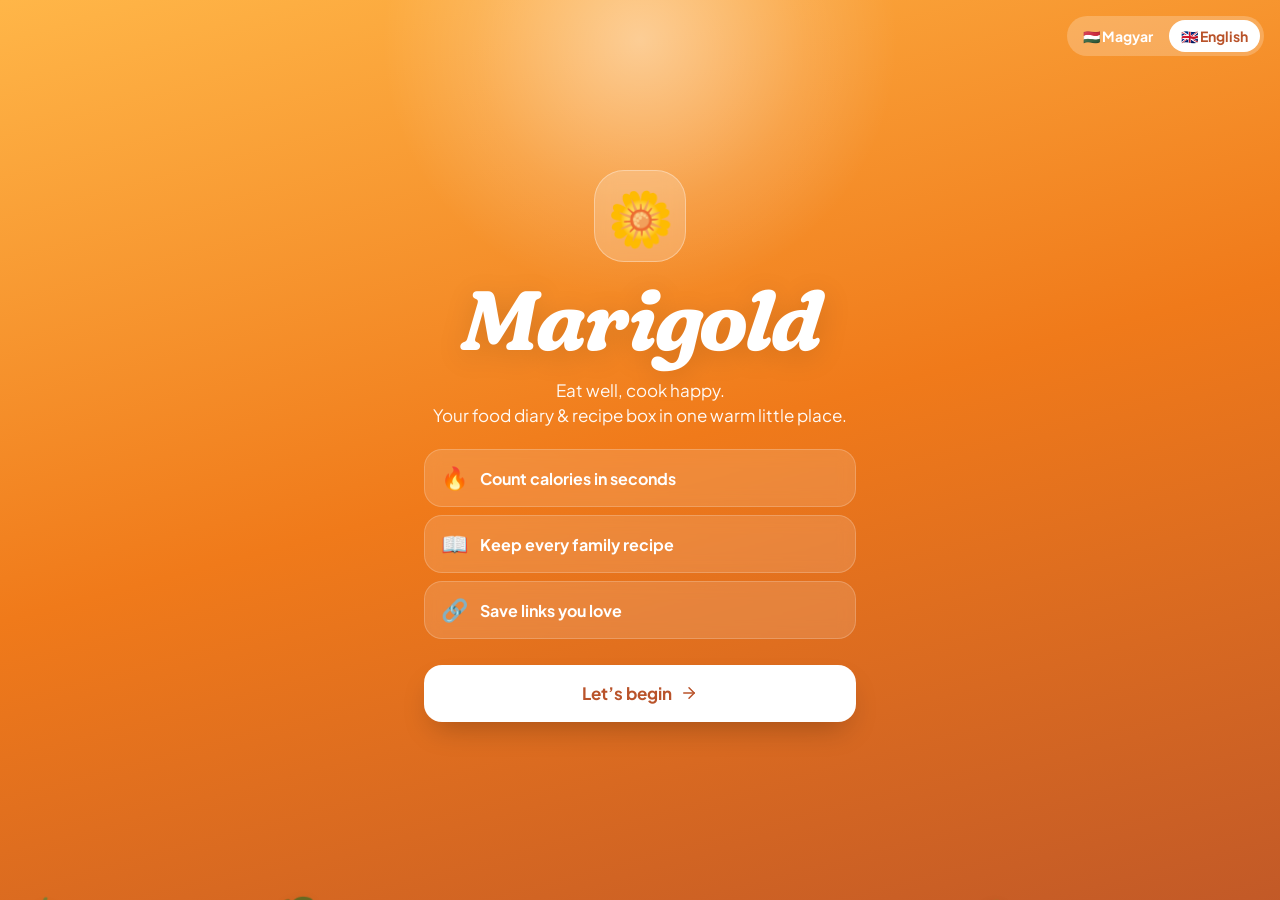
==== index.html @ e32bb26a "Barcode scanner and food database" ====
<!doctype html>
<html lang="en">
  <head>
    <script type="module" crossorigin src="./assets/polyfills-C90Egyg1.js"></script>

    <meta charset="UTF-8" />
    <link rel="icon" type="image/svg+xml" href="./favicon.svg" />
    <meta name="viewport" content="width=device-width, initial-scale=1.0, viewport-fit=cover, maximum-scale=1" />
    <meta name="theme-color" content="#FFF6E8" />
    <link rel="manifest" href="./manifest.webmanifest" />
    <link rel="apple-touch-icon" href="./apple-touch-icon.png" />
    <meta name="apple-mobile-web-app-capable" content="yes" />
    <meta name="mobile-web-app-capable" content="yes" />
    <meta name="apple-mobile-web-app-status-bar-style" content="default" />
    <meta name="apple-mobile-web-app-title" content="Marigold" />
    <title>Marigold</title>
    <script type="module" crossorigin src="./assets/index-8CGgFcuv.js"></script>
    <link rel="stylesheet" crossorigin href="./assets/index-DgpB-4q5.css">
    <script type="module">import'data:text/javascript,if(!import.meta.resolve)throw Error("import.meta.resolve not supported")';import.meta.url;import("_").catch(()=>1);(async function*(){})().next();window.__vite_is_modern_browser=true</script>
    <script type="module">!function(){if(window.__vite_is_modern_browser)return;console.warn("vite: loading legacy chunks, syntax error above and the same error below should be ignored");var e=document.getElementById("vite-legacy-polyfill"),n=document.createElement("script");n.src=e.src,n.onload=function(){System.import(document.getElementById('vite-legacy-entry').getAttribute('data-src'))},document.body.appendChild(n)}();</script>
  </head>
  <body>
    <div id="root"></div>
    <script nomodule>!function(){var e=document,t=e.createElement("script");if(!("noModule"in t)&&"onbeforeload"in t){var n=!1;e.addEventListener("beforeload",(function(e){if(e.target===t)n=!0;else if(!e.target.hasAttribute("nomodule")||!n)return;e.preventDefault()}),!0),t.type="module",t.src=".",e.head.appendChild(t),t.remove()}}();</script>
    <script nomodule crossorigin id="vite-legacy-polyfill" src="./assets/polyfills-legacy-B2JtkNFX.js"></script>
    <script nomodule crossorigin id="vite-legacy-entry" data-src="./assets/index-legacy-BiTQemiT.js">System.import(document.getElementById('vite-legacy-entry').getAttribute('data-src'))</script>
  </body>
</html>
---- assets/index-DgpB-4q5.css ----
@font-face{font-family:Fraunces Variable;font-style:normal;font-display:swap;font-weight:100 900;src:url(./fraunces-vietnamese-soft-normal-DSA2Kggd.woff2)format("woff2-variations");unicode-range:U+102-103,U+110-111,U+128-129,U+168-169,U+1A0-1A1,U+1AF-1B0,U+300-301,U+303-304,U+308-309,U+323,U+329,U+1EA0-1EF9,U+20AB}@font-face{font-family:Fraunces Variable;font-style:normal;font-display:swap;font-weight:100 900;src:url(./fraunces-latin-ext-soft-normal-DKHvU-YN.woff2)format("woff2-variations");unicode-range:U+100-2BA,U+2BD-2C5,U+2C7-2CC,U+2CE-2D7,U+2DD-2FF,U+304,U+308,U+329,U+1D00-1DBF,U+1E00-1E9F,U+1EF2-1EFF,U+2020,U+20A0-20AB,U+20AD-20C0,U+2113,U+2C60-2C7F,U+A720-A7FF}@font-face{font-family:Fraunces Variable;font-style:normal;font-display:swap;font-weight:100 900;src:url(./fraunces-latin-soft-normal-C-lS_vzd.woff2)format("woff2-variations");unicode-range:U+??,U+131,U+152-153,U+2BB-2BC,U+2C6,U+2DA,U+2DC,U+304,U+308,U+329,U+2000-206F,U+20AC,U+2122,U+2191,U+2193,U+2212,U+2215,U+FEFF,U+FFFD}@font-face{font-family:Fraunces Variable;font-style:italic;font-display:swap;font-weight:100 900;src:url(./fraunces-vietnamese-soft-italic-CyEZfaGz.woff2)format("woff2-variations");unicode-range:U+102-103,U+110-111,U+128-129,U+168-169,U+1A0-1A1,U+1AF-1B0,U+300-301,U+303-304,U+308-309,U+323,U+329,U+1EA0-1EF9,U+20AB}@font-face{font-family:Fraunces Variable;font-style:italic;font-display:swap;font-weight:100 900;src:url(./fraunces-latin-ext-soft-italic-CFDsOWEG.woff2)format("woff2-variations");unicode-range:U+100-2BA,U+2BD-2C5,U+2C7-2CC,U+2CE-2D7,U+2DD-2FF,U+304,U+308,U+329,U+1D00-1DBF,U+1E00-1E9F,U+1EF2-1EFF,U+2020,U+20A0-20AB,U+20AD-20C0,U+2113,U+2C60-2C7F,U+A720-A7FF}@font-face{font-family:Fraunces Variable;font-style:italic;font-display:swap;font-weight:100 900;src:url(./fraunces-latin-soft-italic-CIOv5diB.woff2)format("woff2-variations");unicode-range:U+??,U+131,U+152-153,U+2BB-2BC,U+2C6,U+2DA,U+2DC,U+304,U+308,U+329,U+2000-206F,U+20AC,U+2122,U+2191,U+2193,U+2212,U+2215,U+FEFF,U+FFFD}@font-face{font-family:Plus Jakarta Sans Variable;font-style:normal;font-display:swap;font-weight:200 800;src:url([data-uri])format("woff2-variations");unicode-range:U+460-52F,U+1C80-1C8A,U+20B4,U+2DE0-2DFF,U+A640-A69F,U+FE2E-FE2F}@font-face{font-family:Plus Jakarta Sans Variable;font-style:normal;font-display:swap;font-weight:200 800;src:url(./plus-jakarta-sans-vietnamese-wght-normal-qRpaaN48.woff2)format("woff2-variations");unicode-range:U+102-103,U+110-111,U+128-129,U+168-169,U+1A0-1A1,U+1AF-1B0,U+300-301,U+303-304,U+308-309,U+323,U+329,U+1EA0-1EF9,U+20AB}@font-face{font-family:Plus Jakarta Sans Variable;font-style:normal;font-display:swap;font-weight:200 800;src:url(./plus-jakarta-sans-latin-ext-wght-normal-DmpS2jIq.woff2)format("woff2-variations");unicode-range:U+100-2BA,U+2BD-2C5,U+2C7-2CC,U+2CE-2D7,U+2DD-2FF,U+304,U+308,U+329,U+1D00-1DBF,U+1E00-1E9F,U+1EF2-1EFF,U+2020,U+20A0-20AB,U+20AD-20C0,U+2113,U+2C60-2C7F,U+A720-A7FF}@font-face{font-family:Plus Jakarta Sans Variable;font-style:normal;font-display:swap;font-weight:200 800;src:url(./plus-jakarta-sans-latin-wght-normal-eXO_dkmS.woff2)format("woff2-variations");unicode-range:U+??,U+131,U+152-153,U+2BB-2BC,U+2C6,U+2DA,U+2DC,U+304,U+308,U+329,U+2000-206F,U+20AC,U+2122,U+2191,U+2193,U+2212,U+2215,U+FEFF,U+FFFD}:root{--bg:#fff6e8;--bg2:#fdebd2;--surface:#fffcf6;--ink:#3a2416;--muted:#8c6b55;--line:#f1dec6;--primary:#f07a1a;--primary2:#ffb648;--accent:#b9532a;--soft:#ffe7c7;--on-primary:#fff;--ring-track:color-mix(in srgb, var(--on-primary) 28%, transparent);--serif:"Fraunces Variable", Georgia, serif;--sans:"Plus Jakarta Sans Variable", system-ui, sans-serif;--radius:22px;--shadow:0 1px 2px color-mix(in srgb, var(--ink) 6%, transparent), 0 8px 24px -8px color-mix(in srgb, var(--primary) 22%, transparent);--safe-top:var(--safe-area-inset-top,env(safe-area-inset-top,0px));--safe-bottom:var(--safe-area-inset-bottom,env(safe-area-inset-bottom,0px));--lightningcss-light:initial;--lightningcss-dark: ;color-scheme:light}:root[data-dark="1"]{--lightningcss-light: ;--lightningcss-dark:initial;color-scheme:dark;--shadow:0 1px 2px rgba(0,0,0,.4), 0 10px 30px -10px rgba(0,0,0,.533)}*{box-sizing:border-box;-webkit-tap-highlight-color:transparent}html{background:var(--bg)}html,body{color:var(--ink);font-family:var(--sans);-webkit-font-smoothing:antialiased;margin:0;font-size:16px;line-height:1.45;transition:background .4s}body{min-height:100dvh}body:before{content:"";z-index:-1;pointer-events:none;background:radial-gradient(120% 60% at 100% 0%, var(--bg2) 0%, transparent 60%), radial-gradient(80% 40% at 0% 100%, var(--soft) 0%, transparent 70%), var(--bg);position:fixed;top:0;bottom:0;left:0;right:0}button,input,textarea,select{font:inherit;color:inherit}button{cursor:pointer;background:0 0;border:0;padding:0}h1,h2,h3,p{margin:0}img{max-width:100%}.app{max-width:560px;min-height:100dvh;margin:0 auto}.screen{padding:calc(18px + var(--safe-top)) 18px calc(120px + var(--safe-bottom));flex-direction:column;gap:16px;display:flex}.fade-in{animation:.45s cubic-bezier(.2,.8,.2,1) fadeUp}@keyframes fadeUp{0%{opacity:0;transform:translateY(12px)}}.top{justify-content:space-between;align-items:flex-end;padding:8px 4px 2px;display:flex}.eyebrow{letter-spacing:.08em;text-transform:uppercase;color:var(--primary);font-size:13px;font-weight:700}.display{font-family:var(--serif);letter-spacing:-.02em;font-variation-settings:"SOFT" 100;font-size:34px;font-weight:600;line-height:1.1}.display-sm{font-family:var(--serif);text-align:center;font-size:24px;font-weight:600}.wave{transform-origin:70% 70%;animation:2.4s ease-in-out .6s 2 wave;display:inline-block}@keyframes wave{0%,60%,to{transform:rotate(0)}10%,30%{transform:rotate(14deg)}20%,40%{transform:rotate(-8deg)}}.muted{color:var(--muted)}.small{font-size:14px}.center{text-align:center;justify-content:center}.pad{padding:18px 0}.pre{white-space:pre-wrap}.break{word-break:break-all}.row{align-items:center;display:flex}.gap8{flex-wrap:wrap;gap:8px}.grow{flex:1}.row-between{justify-content:space-between;align-items:center;gap:12px;display:flex}.card{background:var(--surface);border:1px solid var(--line);border-radius:var(--radius);box-shadow:var(--shadow);flex-direction:column;gap:12px;padding:18px;display:flex}.card-title{align-items:center;gap:6px;font-size:17px;font-weight:700;display:flex}.card-title.serif{font-family:var(--serif);font-size:21px;font-weight:600}.hero-card{color:var(--on-primary);background:linear-gradient(140deg, var(--primary2) 0%, var(--primary) 55%, var(--accent) 130%);box-shadow:0 20px 40px -18px color-mix(in srgb, var(--primary) 70%, transparent);border-radius:30px;padding:20px;animation:.8s cubic-bezier(.2,.9,.2,1) heroIn;position:relative;overflow:hidden}@keyframes heroIn{0%{opacity:0;transform:scale(.94)translateY(16px)}}.hero-blob{opacity:.35;background:radial-gradient(circle at 30% 30%,rgba(255,255,255,.533),transparent 70%);border-radius:50%;animation:9s ease-in-out infinite float;position:absolute}.hero-blob.b1{width:220px;height:220px;top:-80px;right:-60px}.hero-blob.b2{width:160px;height:160px;animation-delay:-4s;bottom:-70px;left:-50px}@keyframes float{50%{transform:translate(10px,14px)scale(1.06)}}.hero-top{justify-content:space-between;gap:8px;display:flex;position:relative}.pill-glass{-webkit-backdrop-filter:blur(8px);backdrop-filter:blur(8px);background:rgba(255,255,255,.22);border-radius:999px;padding:5px 12px;font-size:13px;font-weight:700}.hero-main{align-items:center;gap:18px;margin-top:14px;display:flex;position:relative}.ring{flex-shrink:0;position:relative}.ring svg{display:block}.ring-progress{transition:stroke-dashoffset 1.2s cubic-bezier(.2,.9,.2,1);animation:1.6s cubic-bezier(.2,.9,.2,1) ringIn}@keyframes ringIn{0%{stroke-dashoffset:1000px}}.hero-card .ring-progress{stroke:#fff}.ring-center{flex-direction:column;justify-content:center;align-items:center;display:flex;position:absolute;top:0;bottom:0;left:0;right:0}.ring-num{font-family:var(--serif);letter-spacing:-.03em;font-size:44px;font-weight:700;line-height:1}.ring-label{opacity:.9;font-size:13px;font-weight:600}.hero-stats{flex-direction:column;flex:1;gap:10px;min-width:0;display:flex}.stat-num{font-family:var(--serif);font-size:28px;font-weight:700;line-height:1;display:block}.stat-label{opacity:.85;text-transform:uppercase;letter-spacing:.06em;font-size:12px;font-weight:700}.macro-val{font-size:13px;font-weight:700}.bar{background:rgba(255,255,255,.28);border-radius:9px;height:7px;margin-top:3px;overflow:hidden}.bar span{background:#fff;border-radius:9px;height:100%;transition:width 1s cubic-bezier(.2,.9,.2,1);display:block}.week{justify-content:space-between;align-items:center;gap:2px;display:flex}.day{border-radius:16px;flex-direction:column;flex:1;align-items:center;gap:2px;padding:8px 0 6px;transition:all .25s;display:flex}.day-name{color:var(--muted);font-size:11px;font-weight:700}.day-num{font-size:16px;font-weight:800}.day-dot{background:var(--primary);border-radius:50%;width:6px;height:6px}.day.today .day-num{color:var(--primary)}.day.active{background:var(--ink);color:var(--bg);transform:translateY(-2px)}.day.active .day-name,.day.active .day-num{color:var(--bg)}.day.active .day-dot{background:var(--primary2)}.streak{background:var(--soft);color:var(--accent);border-radius:999px;align-items:center;gap:4px;padding:6px 12px;font-weight:800;display:flex}.glasses{flex-wrap:wrap;gap:8px;display:flex}.glass{border:2px solid color-mix(in srgb, #3aa0d8 50%, var(--line));border-radius:6px 6px 10px 10px;width:30px;height:38px;position:relative;overflow:hidden}.glass span{background:linear-gradient(#8fd3f4,#3aa0d8);height:0;transition:height .4s cubic-bezier(.3,1.4,.5,1);position:absolute;top:auto;bottom:0;left:0;right:0}.glass.full span{height:100%}.water-btns{gap:8px;display:flex}.slot-head{align-items:center;gap:12px;display:flex}.slot-emoji{background:var(--soft);border-radius:16px;place-items:center;width:48px;height:48px;font-size:26px;display:grid}.meal-list{flex-direction:column;margin:0;padding:0;list-style:none;display:flex}.meal-list li{border-top:1px dashed var(--line);cursor:pointer;align-items:center;gap:10px;padding:10px 0;animation:.35s fadeUp;display:flex}.meal-emoji{font-size:20px}.meal-name{text-overflow:ellipsis;white-space:nowrap;flex:1;min-width:0;font-weight:600;overflow:hidden}.meal-kcal{color:var(--accent);font-weight:800}.meal-kcal:after{content:" kcal";color:var(--muted);font-size:12px;font-weight:600}.tip{border-radius:var(--radius);background:var(--soft);color:var(--accent);font-family:var(--serif);align-items:flex-start;gap:10px;padding:16px 18px;font-size:17px;font-style:italic;display:flex}.tip svg{flex-shrink:0;margin-top:3px}.btn{border-radius:16px;justify-content:center;align-items:center;gap:8px;padding:12px 18px;font-weight:700;transition:transform .15s,box-shadow .2s,opacity .2s;display:inline-flex}.btn:active{transform:scale(.97)}.btn:disabled{opacity:.6}.btn.primary{background:linear-gradient(135deg, var(--primary2), var(--primary));color:var(--on-primary);box-shadow:0 10px 20px -10px var(--primary)}.btn.soft{background:var(--soft);color:var(--accent)}.btn.ghost{border:1.5px solid var(--line);background:0 0}.btn.danger,.mini.danger{color:#c0392b}.btn.full{width:100%}.btn.big{border-radius:18px;padding:16px 20px;font-size:17px}.btn.shine{position:relative;overflow:hidden}.btn.shine:after{content:"";background:linear-gradient(110deg,transparent 30%,rgba(255,255,255,.4) 50%,transparent 70%);animation:3s ease-in-out 1.5s infinite shine;position:absolute;top:0;bottom:0;left:0;right:0;transform:translate(-100%)}@keyframes shine{40%,to{transform:translate(100%)}}.icon-btn{width:38px;height:38px;color:var(--muted);border-radius:50%;flex-shrink:0;place-items:center;display:grid}.icon-btn.subtle{opacity:.6;width:30px;height:30px}.icon-btn.glass{-webkit-backdrop-filter:blur(8px);backdrop-filter:blur(8px);color:#3a2416;background:rgba(255,255,255,.75)}.icon-btn.fav{color:#e0245e}.round-btn{background:var(--primary);width:40px;height:40px;color:var(--on-primary);box-shadow:0 6px 14px -6px var(--primary);border-radius:14px;place-items:center;font-size:22px;font-weight:700;transition:transform .15s;display:grid}.round-btn:active{transform:scale(.9)}.round-btn.ghost{background:var(--soft);color:var(--accent);box-shadow:none}.link-btn{color:var(--primary);align-self:center;align-items:center;gap:6px;padding:8px;font-weight:700;display:inline-flex}.fab{right:max(20px,50% - 260px);bottom:calc(96px + var(--safe-bottom));width:60px;height:60px;color:var(--on-primary);background:linear-gradient(135deg, var(--primary2), var(--primary));box-shadow:0 14px 30px -10px var(--primary);z-index:20;border-radius:22px;place-items:center;animation:.6s cubic-bezier(.3,1.6,.5,1) .4s both pop;display:grid;position:fixed}@keyframes pop{0%{transform:scale(0)}}.tabbar{left:50%;bottom:calc(14px + var(--safe-bottom));background:color-mix(in srgb, var(--surface) 82%, transparent);-webkit-backdrop-filter:blur(18px)saturate(1.4);backdrop-filter:blur(18px)saturate(1.4);border:1px solid var(--line);width:min(520px,100% - 28px);box-shadow:0 16px 40px -14px color-mix(in srgb, var(--ink) 35%, transparent);z-index:30;border-radius:26px;justify-content:space-around;padding:8px;display:flex;position:fixed;transform:translate(-50%)}.tabbar button{color:var(--muted);border-radius:18px;flex-direction:column;flex:1;align-items:center;gap:2px;padding:8px 0 6px;font-size:11px;font-weight:700;transition:all .25s;display:flex}.tabbar button.on{color:var(--primary);background:var(--soft)}.form{flex-direction:column;gap:14px;display:flex}.field{flex-direction:column;gap:6px;display:flex}.field-label{color:var(--muted);font-size:13px;font-weight:700}.field-hint{color:var(--muted);font-size:13px}input,textarea,select{border:1.5px solid var(--line);background:var(--bg);border-radius:14px;outline:none;width:100%;padding:13px 15px;transition:border-color .2s,box-shadow .2s}input:focus,textarea:focus,select:focus{border-color:var(--primary);box-shadow:0 0 0 4px color-mix(in srgb, var(--primary) 18%, transparent)}textarea{resize:vertical}.field.icon{position:relative}.field.icon svg{color:var(--muted);position:absolute;top:50%;left:15px;transform:translateY(-50%)}.field.icon input{padding-left:44px}.grid2{grid-template-columns:1fr 1fr;gap:10px;display:grid}.grid3{grid-template-columns:1fr 1fr 1fr;gap:10px;display:grid}.form-actions{justify-content:flex-end;gap:10px;display:flex}.form-actions .btn{flex:1}.form-actions.sticky{background:var(--surface);padding:12px 0 4px;position:-webkit-sticky;position:sticky;bottom:-1px}.error{color:#c0392b;font-weight:600}.info{color:var(--accent);background:var(--soft);border-radius:12px;padding:10px 12px;font-weight:600}.search{background:var(--surface);border:1.5px solid var(--line);color:var(--muted);border-radius:16px;align-items:center;gap:10px;margin-bottom:4px;padding:0 14px;display:flex}.search input{color:var(--ink);background:0 0;border:0;padding:13px 0;box-shadow:none!important}.chips{flex-wrap:wrap;gap:8px;display:flex}.chips.scroll{scrollbar-width:none;flex-wrap:nowrap;margin:0 -18px;padding:0 18px;overflow-x:auto}.chips.scroll::-webkit-scrollbar{display:none}.chip{background:var(--surface);border:1.5px solid var(--line);white-space:nowrap;border-radius:999px;padding:8px 14px;font-size:14px;font-weight:700;transition:all .2s}.chip.on{background:var(--ink);border-color:var(--ink);color:var(--bg)}.chip.static{background:var(--soft);color:var(--accent);border-color:transparent}.seg{background:var(--soft);border-radius:14px;gap:4px;margin-bottom:8px;padding:4px;display:flex}.seg button{color:var(--accent);border-radius:11px;flex:1;padding:9px 6px;font-size:14px;font-weight:700;transition:all .2s}.seg button.on{background:var(--surface);color:var(--ink);box-shadow:0 2px 8px -2px color-mix(in srgb, var(--ink) 25%, transparent)}.seg.small{margin:0;padding:3px}.seg.small button{padding:4px 10px;font-size:12px}.emoji-pick{scrollbar-width:none;gap:6px;padding-bottom:2px;display:flex;overflow-x:auto}.emoji-pick button{background:var(--bg);border:2px solid transparent;border-radius:14px;min-width:46px;height:46px;font-size:24px}.emoji-pick button.on{border-color:var(--primary);background:var(--soft)}.sheet-backdrop{z-index:50;-webkit-backdrop-filter:blur(3px);backdrop-filter:blur(3px);background:rgba(28,18,12,.45);justify-content:center;align-items:flex-end;animation:.25s fade;display:flex;position:fixed;top:0;bottom:0;left:0;right:0}@keyframes fade{0%{opacity:0}}.sheet{background:var(--surface);width:100%;max-width:560px;max-height:88dvh;padding-bottom:var(--safe-bottom);border-radius:28px 28px 0 0;flex-direction:column;animation:.38s cubic-bezier(.2,.9,.2,1) slideUp;display:flex}.sheet.tall{height:92dvh;max-height:92dvh}@keyframes slideUp{0%{transform:translateY(100%)}}.sheet-grip{background:var(--line);border-radius:9px;width:44px;height:5px;margin:10px auto 0}.sheet-head{justify-content:space-between;align-items:center;padding:8px 14px 6px 20px;display:flex}.sheet-head h2{font-family:var(--serif);font-size:24px;font-weight:600}.sheet-body{flex:1;padding:6px 20px 24px;overflow-y:auto}.list-label{letter-spacing:.08em;text-transform:uppercase;color:var(--muted);margin:14px 0 6px;font-size:12px;font-weight:800}.food-list{flex-direction:column;gap:6px;display:flex}.food-row{background:var(--bg);text-align:left;border-radius:16px;align-items:center;gap:12px;padding:10px 12px;transition:transform .15s,background .2s;display:flex}.food-row:active{background:var(--soft);transform:scale(.98)}.food-emoji{font-size:26px}.food-text{flex-direction:column;flex:1;min-width:0;display:flex}.food-text small,.food-kcal small{color:var(--muted);font-size:12px;font-weight:600}.food-kcal{color:var(--accent);flex-direction:column;align-items:flex-end;font-weight:800;line-height:1.1;display:flex}.pick{flex-direction:column;align-items:center;gap:14px;padding:6px 0;display:flex}.pick-emoji{background:var(--soft);border-radius:36px;place-items:center;width:110px;height:110px;font-size:64px;animation:.5s cubic-bezier(.3,1.6,.5,1) pop;display:grid}.stepper{align-items:center;gap:22px;display:flex}.stepper-val{flex-direction:column;align-items:center;min-width:70px;display:flex}.stepper-val span{font-family:var(--serif);font-size:40px;font-weight:700;line-height:1}.stepper-val small{color:var(--muted);font-weight:600}.big-kcal{font-family:var(--serif);color:var(--primary);font-size:30px;font-weight:700}.pick .form-actions,.pick .btn.full{width:100%}.recipe-grid{grid-template-columns:1fr 1fr;gap:14px;display:grid}.recipe-card{text-align:left;border-radius:var(--radius);background:var(--surface);border:1px solid var(--line);box-shadow:var(--shadow);transition:transform .2s;animation:.5s both fadeUp;overflow:hidden}.recipe-card:active{transform:scale(.97)}.recipe-cover{aspect-ratio:1/.85;place-items:center;display:grid;position:relative}.recipe-cover img{object-fit:cover;width:100%;height:100%;position:absolute;top:0;bottom:0;left:0;right:0}.recipe-emoji{filter:drop-shadow(0 8px 10px rgba(0,0,0,.2));font-size:56px}.recipe-cover img+.recipe-emoji{display:none}.heart{color:#a08070;background:rgba(255,255,255,.8);border-radius:50%;place-items:center;width:32px;height:32px;display:grid;position:absolute;top:10px;right:10px}.heart.on{color:#e0245e}.recipe-info{flex-direction:column;gap:2px;padding:12px 14px 14px;display:flex}.recipe-info strong{font-family:var(--serif);font-size:17px;font-weight:600;line-height:1.2}.recipe-info small{color:var(--muted);font-weight:600}.detail{padding-top:0}.detail-hero{min-height:300px;padding:calc(16px + var(--safe-top)) 18px 54px;color:#fff;border-radius:0 0 36px 36px;flex-direction:column;justify-content:space-between;margin:0 -18px;display:flex;position:relative;overflow:hidden}.detail-hero>img{object-fit:cover;width:100%;height:100%;position:absolute;top:0;bottom:0;left:0;right:0}.detail-shade{background:linear-gradient(transparent 40%,rgba(0,0,0,.467));position:absolute;top:0;bottom:0;left:0;right:0}.detail-bar{justify-content:space-between;display:flex;position:relative}.detail-emoji{text-align:center;filter:drop-shadow(0 12px 16px rgba(0,0,0,.2));font-size:96px;animation:.6s cubic-bezier(.3,1.6,.5,1) pop;position:relative}.detail-title{font-family:var(--serif);text-shadow:0 2px 12px rgba(0,0,0,.267);font-size:34px;font-weight:700;line-height:1.1;position:relative}.detail-stats{grid-template-columns:repeat(3,1fr);gap:10px;margin-top:-36px;display:grid;position:relative}.detail-stats>div{background:var(--surface);box-shadow:var(--shadow);border:1px solid var(--line);border-radius:20px;flex-direction:column;align-items:center;padding:12px 6px;display:flex}.detail-stats svg{color:var(--primary)}.detail-stats strong{font-family:var(--serif);font-size:22px}.detail-stats small{color:var(--muted);font-size:11px;font-weight:700}.checklist,.steps{flex-direction:column;gap:4px;margin:0;padding:0;list-style:none;display:flex}.checklist li{cursor:pointer;align-items:center;gap:12px;padding:8px 0;transition:opacity .2s;display:flex}.checklist li.done{opacity:.5;text-decoration:line-through}.check{border:2px solid var(--primary);width:22px;height:22px;color:var(--on-primary);border-radius:7px;flex-shrink:0;place-items:center;display:grid}.done .check{background:var(--primary)}.steps li{gap:14px;padding:8px 0;display:flex}.step-num{font-family:var(--serif);background:var(--soft);width:34px;height:34px;color:var(--accent);border-radius:12px;flex-shrink:0;place-items:center;font-size:18px;font-weight:700;display:grid}.note{background:var(--soft);border-color:transparent}.paste-card{color:var(--on-primary);background:linear-gradient(140deg, var(--primary2), var(--primary) 60%, var(--accent));box-shadow:0 20px 40px -18px var(--primary);border-radius:26px;flex-direction:column;gap:10px;padding:20px;display:flex}.paste-title{font-family:var(--serif);font-size:22px;font-weight:600}.paste-sub{opacity:.9}.paste-row{gap:8px;display:flex}.paste-row input{color:#3a2416;background:rgba(255,255,255,.933);border-color:transparent}.paste-row .btn{background:var(--ink);color:var(--bg);box-shadow:none;flex-shrink:0}.paste-card .error{color:#fff;background:rgba(0,0,0,.2);border-radius:10px;padding:6px 10px}.link-list{flex-direction:column;gap:12px;display:flex}.link-card{background:var(--surface);border:1px solid var(--line);border-radius:var(--radius);box-shadow:var(--shadow);animation:.4s both fadeUp;overflow:hidden}.link-card.flash{animation:1.4s flash}@keyframes flash{0%,40%{box-shadow:0 0 0 4px var(--primary2)}}.link-main{text-align:left;align-items:center;gap:12px;width:100%;padding:14px;display:flex}.favicon{background:var(--soft);border-radius:14px;flex-shrink:0;place-items:center;width:46px;height:46px;font-size:22px;display:grid;position:relative}.favicon img{background:var(--soft);z-index:1;border-radius:6px;width:26px;height:26px;position:absolute}.link-text{flex-direction:column;flex:1;min-width:0;display:flex}.link-text strong{-webkit-line-clamp:2;-webkit-box-orient:vertical;font-weight:700;line-height:1.25;display:-webkit-box;overflow:hidden}.link-text small{color:var(--primary);font-weight:700}.link-text em{color:var(--muted);font-size:14px}.link-actions{flex-wrap:wrap;gap:4px;padding:0 10px 10px;display:flex}.mini{color:var(--muted);background:var(--bg);border-radius:10px;align-items:center;gap:5px;padding:6px 10px;font-size:13px;font-weight:700;display:inline-flex}.mini.on{color:var(--accent);background:var(--soft)}.themes{grid-template-columns:repeat(4,1fr);gap:10px;display:grid}.theme{flex-direction:column;align-items:center;gap:6px;display:flex}.theme small{color:var(--muted);text-align:center;font-size:11px;font-weight:700;line-height:1.2}.swatch{aspect-ratio:1;border:2px solid var(--line);border-radius:18px;width:100%;transition:transform .2s;position:relative;overflow:hidden}.swatch span:first-child{border-radius:50%;width:62%;height:62%;position:absolute;top:12%;left:12%}.swatch span:last-child{border-radius:50%;width:32%;height:32%;position:absolute;bottom:10%;right:10%}.theme.on .swatch{border-color:var(--ink);box-shadow:0 0 0 3px var(--bg), 0 0 0 5px var(--ink);transform:scale(1.06)}.account-row{align-items:center;gap:12px;display:flex}.avatar{background:linear-gradient(135deg, var(--primary2), var(--primary));width:48px;height:48px;color:var(--on-primary);font-family:var(--serif);border-radius:16px;place-items:center;font-size:24px;font-weight:700;display:grid}.sync-line{color:#3c8d4f;align-items:center;gap:6px;font-weight:600;display:flex}.sync-line.error{color:#c0392b}.sync-line.syncing{color:var(--muted)}.spin{animation:1s linear infinite spin}@keyframes spin{to{transform:rotate(360deg)}}.empty{text-align:center;flex-direction:column;align-items:center;gap:10px;padding:36px 20px;display:flex}.empty-emoji{font-size:64px;animation:3s ease-in-out infinite bob}@keyframes bob{50%{transform:translateY(-8px)rotate(-4deg)}}.empty h3{font-family:var(--serif);font-size:24px;font-weight:600}.empty p{color:var(--muted);max-width:320px}.welcome{background:linear-gradient(165deg, var(--primary2) 0%, var(--primary) 50%, var(--accent) 110%);min-height:100dvh;color:var(--on-primary);justify-content:center;align-items:center;display:flex;position:relative;overflow:hidden}.welcome.plain{color:var(--ink);background:0 0;align-items:flex-start}.welcome-sun{background:radial-gradient(circle,rgba(255,255,255,.467) 0%,rgba(255,255,255,.133) 45%,transparent 70%);border-radius:50%;width:520px;height:520px;animation:6s ease-in-out infinite breathe;position:absolute;top:-220px;left:50%;transform:translate(-50%)}@keyframes breathe{50%{transform:translate(-50%)scale(1.1)}}.floaters span{opacity:.9;filter:drop-shadow(0 6px 8px rgba(0,0,0,.133));animation:14s linear infinite rise;position:absolute;bottom:-60px}@keyframes rise{0%{opacity:0;transform:translateY(0)rotate(0)}10%{opacity:.95}to{opacity:0;transform:translateY(-110dvh)rotate(200deg)}}.welcome-content{width:100%;max-width:480px;padding:28px 24px calc(36px + var(--safe-bottom));text-align:center;flex-direction:column;align-items:center;gap:18px;display:flex;position:relative}.welcome-content.left{text-align:left;padding-top:calc(40px + var(--safe-top));align-items:stretch}.logo-badge{-webkit-backdrop-filter:blur(10px);backdrop-filter:blur(10px);background:rgba(255,255,255,.2);border:1px solid rgba(255,255,255,.333);border-radius:30px;place-items:center;width:92px;height:92px;font-size:54px;animation:1.1s cubic-bezier(.3,1.4,.5,1) spinIn;display:grid}@keyframes spinIn{0%{transform:rotate(-180deg)scale(0)}}.welcome-title{font-family:var(--serif);letter-spacing:-.03em;font-variation-settings:"SOFT" 100;text-shadow:0 6px 30px rgba(0,0,0,.133);font-size:max(56px,min(17vw,84px));font-style:italic;font-weight:700;line-height:.95;animation:.9s cubic-bezier(.2,.9,.2,1) .2s both fadeUp}.welcome-tag{opacity:.95;font-size:17px;animation:.9s cubic-bezier(.2,.9,.2,1) .4s both fadeUp}.welcome-points{flex-direction:column;gap:8px;width:100%;margin:4px 0 8px;padding:0;list-style:none;display:flex}.welcome-points li{-webkit-backdrop-filter:blur(8px);backdrop-filter:blur(8px);text-align:left;background:rgba(255,255,255,.133);border:1px solid rgba(255,255,255,.2);border-radius:18px;align-items:center;gap:12px;padding:12px 16px;font-weight:700;animation:.7s cubic-bezier(.2,.9,.2,1) both fadeUp;display:flex}.welcome-points li:first-child{animation-delay:.6s}.welcome-points li:nth-child(2){animation-delay:.75s}.welcome-points li:nth-child(3){animation-delay:.9s}.welcome-points span{font-size:22px}.welcome .btn.primary{color:var(--accent);background:#fff;animation:.7s cubic-bezier(.2,.9,.2,1) 1.05s both fadeUp;box-shadow:0 14px 30px -10px rgba(0,0,0,.267)}.welcome.plain .btn.primary{background:linear-gradient(135deg, var(--primary2), var(--primary));color:var(--on-primary);animation:none}.goal-pick{flex-wrap:wrap;gap:6px;display:flex}@media (prefers-reduced-motion:reduce){*,:before,:after{transition-duration:.01ms!important;animation-duration:.01ms!important;animation-iteration-count:1!important}}.day.cal-btn{color:var(--primary);background:var(--soft);justify-content:center}.day.cal-btn .day-name{color:var(--accent)}button.pill-glass{color:inherit}.cal{flex-direction:column;gap:14px;display:flex}.cal-head{justify-content:space-between;align-items:center;display:flex}.cal-head h3{font-family:var(--serif);font-size:22px;font-weight:600}.icon-btn:disabled{opacity:.25}.cal-grid{grid-template-columns:repeat(7,1fr);gap:6px;display:grid}.cal-wd{text-align:center;color:var(--muted);padding-bottom:4px;font-size:12px;font-weight:800}.cal-day{aspect-ratio:1;background:var(--bg);border-radius:14px;font-size:15px;font-weight:700;transition:transform .15s,background .2s;position:relative}.cal-day:active{transform:scale(.92)}.cal-day:disabled{opacity:.3;background:0 0}.cal-day.good{color:#2f6b34;background:#dff0d6}.cal-day.over{color:#a5441c;background:#ffe1d2}:root[data-dark="1"] .cal-day.good{color:#cdeec2;background:#2f4a2c}:root[data-dark="1"] .cal-day.over{color:#ffc9ad;background:#4a2a1c}.cal-day.today{box-shadow:inset 0 0 0 2px var(--primary)}.cal-day.sel{background:var(--ink);color:var(--bg)}.cal-legend{flex-wrap:wrap;align-items:center;gap:6px 14px;font-size:13px;font-weight:600;display:flex}.cal-legend span{align-items:center;gap:6px;display:inline-flex}.dot{border-radius:4px;width:12px;height:12px;display:inline-block}.dot.good{background:#9fd48c}.dot.over{background:#ffb08a}:root{--glass-empty:#eef7fc;--glass-line:#9cc8e2}:root[data-dark="1"]{--glass-empty:#1d2a33;--glass-line:#4f7f9c}.water2{background:linear-gradient(180deg, var(--surface), var(--surface) 60%, #eaf6fd)}:root[data-dark="1"] .water2{background:var(--surface)}.water-head{align-items:center;gap:12px;display:flex}.water-drop{background:#dff1fb;border-radius:16px;place-items:center;width:48px;height:48px;font-size:26px;display:grid}:root[data-dark="1"] .water-drop{background:#1d2f3a}.water-done .water-drop,.water2.done .water-drop{animation:2.4s ease-in-out infinite bob}.round-btn.water-plus{color:#fff;background:linear-gradient(135deg,#7fd0f5,#2c8fd6);box-shadow:0 6px 14px -6px #2c8fd6}.round-btn:disabled{opacity:.4}.water-bar{background:var(--glass-empty);border-radius:9px;height:8px;overflow:hidden}.water-bar span{background:linear-gradient(90deg,#9be0ff,#2c8fd6);border-radius:9px;height:100%;transition:width .6s cubic-bezier(.3,1.3,.5,1);display:block}.glasses2{flex-wrap:wrap;gap:6px 4px;display:flex}.glass2{border-radius:10px;padding:2px;transition:transform .2s}.glass2:active{transform:scale(.88)}.glass2 svg{display:block;overflow:visible}.glass2 .water-fill{transition:transform .7s cubic-bezier(.3,1.25,.5,1);transform:translateY(54px)}.glass2.full .water-fill{transform:translateY(0)}.glass2 .wave{animation:2.6s linear infinite wave-move}@keyframes wave-move{to{transform:translate(40px)}}.glass2 .bubble{opacity:0}.glass2.full .bubble{animation:2.8s ease-in infinite bubble}.glass2.full .bubble.b2{animation-delay:.9s}.glass2.full .bubble.b3{animation-delay:1.7s}@keyframes bubble{0%{opacity:0;transform:translateY(0)}20%{opacity:.8}to{opacity:0;transform:translateY(-26px)}}.glass2.full svg{animation:.5s cubic-bezier(.3,1.6,.5,1) glass-pop}@keyframes glass-pop{40%{transform:scale(1.12)rotate(-3deg)}}.water-done{font-family:var(--serif);color:#2c8fd6;font-size:16px;font-style:italic;animation:.5s fadeUp}.idea-btn{background:var(--soft);width:40px;height:40px;color:var(--accent);border-radius:14px;place-items:center;display:grid}.nowrap{flex-wrap:nowrap}.seg.big{margin:0}.seg.big button{flex-direction:column;align-items:center;gap:2px;padding:8px 2px;font-size:12px;display:flex}.seg-emoji{font-size:22px}.seg.inline{margin:0;display:inline-flex}.seg.inline button{flex:none;padding:6px 12px;font-size:13px}.target-pill{color:var(--accent);background:var(--soft);white-space:nowrap;border-radius:999px;padding:6px 12px;font-size:14px;font-weight:800}.plate-card{background:var(--surface);border:1px solid var(--line);box-shadow:var(--shadow);border-radius:28px;animation:.55s cubic-bezier(.2,.9,.2,1) heroIn;overflow:hidden}.plate-top{color:var(--on-primary);background:linear-gradient(140deg, var(--primary2), var(--primary) 60%, var(--accent));flex-direction:column;gap:10px;padding:20px 18px 18px;display:flex}.plate-emojis{gap:6px;display:flex}.plate-emojis span{background:rgba(255,255,255,.25);border-radius:18px;place-items:center;width:52px;height:52px;font-size:30px;animation:.5s cubic-bezier(.3,1.6,.5,1) both pop;display:grid}.plate-title{font-family:var(--serif);font-size:25px;font-weight:650;line-height:1.15}.plate-macros{flex-wrap:wrap;gap:6px;display:flex}.plate-macros span{background:rgba(255,255,255,.22);border-radius:999px;padding:4px 10px;font-size:13px;font-weight:600}.plate-items{margin:0;padding:8px 12px;list-style:none}.plate-items li{border-bottom:1px dashed var(--line);align-items:center;gap:10px;padding:10px 4px;display:flex}.plate-items li:last-child{border-bottom:0}.plate-items li.changed{border-radius:14px;animation:.7s cubic-bezier(.2,.9,.2,1) swapIn}@keyframes swapIn{0%{background:var(--soft);transform:rotateX(90deg)}60%{background:var(--soft)}}.swap-note{background:var(--soft);color:var(--accent);border-radius:14px;margin:0 16px;padding:10px 14px;font-size:14px;font-weight:600;animation:.4s fadeUp}.plate-actions{flex-direction:column;gap:10px;padding:14px 16px 16px;display:flex}.confetti{pointer-events:none;z-index:100;position:fixed;top:0;bottom:0;left:0;right:0;overflow:hidden}.confetti span{border-radius:3px;width:9px;height:14px;animation:linear forwards confetti-fall;position:absolute;top:-20px}.confetti span.emoji{width:auto;height:auto;font-size:22px}@keyframes confetti-fall{to{transform:translate(var(--dx), 105vh) rotate(var(--rot));opacity:.9}}.toast{left:50%;top:calc(16px + var(--safe-top));z-index:110;background:var(--ink);color:var(--bg);white-space:nowrap;border-radius:999px;padding:12px 20px;font-weight:700;transition:opacity .35s,transform .35s;animation:.45s cubic-bezier(.3,1.4,.5,1) toastIn;position:fixed;transform:translate(-50%);box-shadow:0 12px 30px -10px rgba(0,0,0,.4)}.toast.out{opacity:0;transform:translate(-50%,-20px)}@keyframes toastIn{0%{opacity:0;transform:translate(-50%,-40px)}}.toggle-row{justify-content:space-between;align-items:center;gap:12px;padding:4px 0;display:flex}.toggle-row span{flex-direction:column;display:flex}.toggle-row small{color:var(--muted);font-size:13px}input.switch{-webkit-appearance:none;appearance:none;background:var(--line);border:0;border-radius:999px;flex-shrink:0;width:52px;height:30px;padding:0;transition:background .25s;position:relative;box-shadow:none!important}input.switch:after{content:"";background:#fff;border-radius:50%;width:24px;height:24px;transition:transform .25s cubic-bezier(.3,1.4,.5,1);position:absolute;top:3px;left:3px;box-shadow:0 2px 6px rgba(0,0,0,.2)}input.switch:checked{background:var(--primary)}input.switch:checked:after{transform:translate(22px)}.tabbar button span{white-space:nowrap}@supports not (color:color-mix(in srgb, red, blue)){:root{--ring-track:rgba(255,255,255,.3);--shadow:0 1px 2px rgba(0,0,0,.06), 0 8px 24px -8px rgba(240,122,26,.25)}.tabbar{background:var(--surface);box-shadow:0 16px 40px -14px rgba(0,0,0,.35)}.sheet-backdrop{background:rgba(28,18,12,.45)}.pill-glass,.bar{background:rgba(255,255,255,.25)}input:focus,textarea:focus,select:focus{box-shadow:0 0 0 4px rgba(240,122,26,.18)}}.lang-pick{top:calc(16px + var(--safe-top));z-index:2;background:rgba(255,255,255,.22);border-radius:999px;gap:4px;padding:4px;display:flex;position:absolute;right:16px}.lang-pick button{color:#fff;border-radius:999px;padding:6px 12px;font-size:14px;font-weight:700}.lang-pick button.on{color:var(--accent);background:#fff}.scan-btn{background:var(--soft);width:40px;height:40px;color:var(--primary);border:0;border-radius:12px;flex:none;place-items:center;margin-right:-6px;display:grid}.food-img,.pick-img{object-fit:contain;border:1px solid var(--line);background:#fff;border-radius:12px;flex:none;width:44px;height:44px}.pick-img{border-radius:22px;width:96px;height:96px;margin:0 auto 8px;display:block}.list-label svg{vertical-align:-2px}.scan-note{background:var(--soft);border-radius:16px;justify-items:start;gap:10px;margin:10px 0;padding:14px 16px;display:grid}.scan-note p{margin:0}.scanner{z-index:200;color:#fff;background:#111;position:fixed;top:0;bottom:0;left:0;right:0}.scanner video{object-fit:cover;width:100%;height:100%;position:absolute;top:0;bottom:0;left:0;right:0}.scan-frame{border:3px solid rgba(255,255,255,.9);border-radius:22px;width:min(78vw,340px);height:min(46vw,200px);position:absolute;top:42%;left:50%;overflow:hidden;transform:translate(-50%,-50%);box-shadow:0 0 0 100vmax rgba(20,12,4,.55)}.scan-line{background:var(--primary);height:3px;box-shadow:0 0 14px var(--primary);border-radius:3px;animation:1.8s ease-in-out infinite alternate scanline;position:absolute;left:8%;right:8%}@keyframes scanline{0%{top:12%}to{top:86%}}.scan-top{top:calc(var(--safe-area-inset-top,env(safe-area-inset-top,0px)) + 14px);position:absolute;right:16px}.scan-top .round-btn{color:#2b1a0c;background:rgba(255,255,255,.92)}.scan-bottom{left:16px;right:16px;bottom:calc(var(--safe-area-inset-bottom,env(safe-area-inset-bottom,0px)) + 28px);text-align:center;justify-items:center;gap:12px;display:grid;position:absolute}.scan-msg{text-shadow:0 1px 6px rgba(0,0,0,.6);margin:0;font-weight:600}.scan-manual{gap:8px;width:100%;max-width:360px;display:flex}.scan-manual input{letter-spacing:.06em;flex:1;min-width:0;font-size:18px}
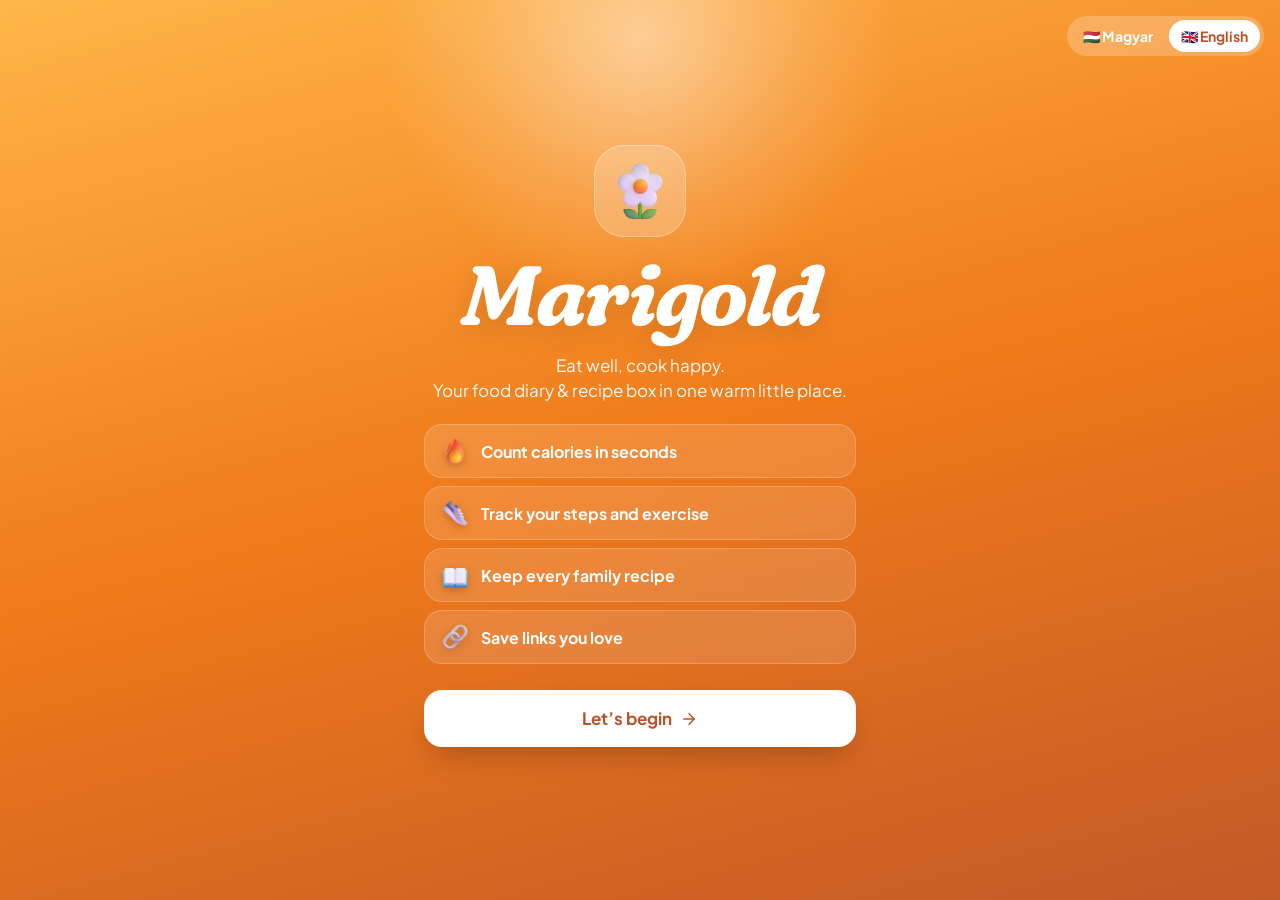
==== commit b5573dcb: "Food database, 3D icons, movement tracking and guided tour Co-Authored-By: Claude Opus 5.5 (1M conte" ====
--- a/index.html
+++ b/index.html
@@ -14,15 +14,15 @@
     <meta name="apple-mobile-web-app-status-bar-style" content="default" />
     <meta name="apple-mobile-web-app-title" content="Marigold" />
     <title>Marigold</title>
-    <script type="module" crossorigin src="./assets/index-8CGgFcuv.js"></script>
-    <link rel="stylesheet" crossorigin href="./assets/index-DgpB-4q5.css">
+    <script type="module" crossorigin src="./assets/index-YnQ3Tryl.js"></script>
+    <link rel="stylesheet" crossorigin href="./assets/index-Dztorz9x.css">
     <script type="module">import'data:text/javascript,if(!import.meta.resolve)throw Error("import.meta.resolve not supported")';import.meta.url;import("_").catch(()=>1);(async function*(){})().next();window.__vite_is_modern_browser=true</script>
     <script type="module">!function(){if(window.__vite_is_modern_browser)return;console.warn("vite: loading legacy chunks, syntax error above and the same error below should be ignored");var e=document.getElementById("vite-legacy-polyfill"),n=document.createElement("script");n.src=e.src,n.onload=function(){System.import(document.getElementById('vite-legacy-entry').getAttribute('data-src'))},document.body.appendChild(n)}();</script>
   </head>
   <body>
     <div id="root"></div>
     <script nomodule>!function(){var e=document,t=e.createElement("script");if(!("noModule"in t)&&"onbeforeload"in t){var n=!1;e.addEventListener("beforeload",(function(e){if(e.target===t)n=!0;else if(!e.target.hasAttribute("nomodule")||!n)return;e.preventDefault()}),!0),t.type="module",t.src=".",e.head.appendChild(t),t.remove()}}();</script>
-    <script nomodule crossorigin id="vite-legacy-polyfill" src="./assets/polyfills-legacy-B2JtkNFX.js"></script>
-    <script nomodule crossorigin id="vite-legacy-entry" data-src="./assets/index-legacy-BiTQemiT.js">System.import(document.getElementById('vite-legacy-entry').getAttribute('data-src'))</script>
+    <script nomodule crossorigin id="vite-legacy-polyfill" src="./assets/polyfills-legacy-C0oA9aFp.js"></script>
+    <script nomodule crossorigin id="vite-legacy-entry" data-src="./assets/index-legacy-DfCEjRdS.js">System.import(document.getElementById('vite-legacy-entry').getAttribute('data-src'))</script>
   </body>
 </html>
--- a/assets/index-Dztorz9x.css
+++ b/assets/index-Dztorz9x.css
@@ -0,0 +1 @@
+@font-face{font-family:Fraunces Variable;font-style:normal;font-display:swap;font-weight:100 900;src:url(./fraunces-vietnamese-soft-normal-DSA2Kggd.woff2)format("woff2-variations");unicode-range:U+102-103,U+110-111,U+128-129,U+168-169,U+1A0-1A1,U+1AF-1B0,U+300-301,U+303-304,U+308-309,U+323,U+329,U+1EA0-1EF9,U+20AB}@font-face{font-family:Fraunces Variable;font-style:normal;font-display:swap;font-weight:100 900;src:url(./fraunces-latin-ext-soft-normal-DKHvU-YN.woff2)format("woff2-variations");unicode-range:U+100-2BA,U+2BD-2C5,U+2C7-2CC,U+2CE-2D7,U+2DD-2FF,U+304,U+308,U+329,U+1D00-1DBF,U+1E00-1E9F,U+1EF2-1EFF,U+2020,U+20A0-20AB,U+20AD-20C0,U+2113,U+2C60-2C7F,U+A720-A7FF}@font-face{font-family:Fraunces Variable;font-style:normal;font-display:swap;font-weight:100 900;src:url(./fraunces-latin-soft-normal-C-lS_vzd.woff2)format("woff2-variations");unicode-range:U+??,U+131,U+152-153,U+2BB-2BC,U+2C6,U+2DA,U+2DC,U+304,U+308,U+329,U+2000-206F,U+20AC,U+2122,U+2191,U+2193,U+2212,U+2215,U+FEFF,U+FFFD}@font-face{font-family:Fraunces Variable;font-style:italic;font-display:swap;font-weight:100 900;src:url(./fraunces-vietnamese-soft-italic-CyEZfaGz.woff2)format("woff2-variations");unicode-range:U+102-103,U+110-111,U+128-129,U+168-169,U+1A0-1A1,U+1AF-1B0,U+300-301,U+303-304,U+308-309,U+323,U+329,U+1EA0-1EF9,U+20AB}@font-face{font-family:Fraunces Variable;font-style:italic;font-display:swap;font-weight:100 900;src:url(./fraunces-latin-ext-soft-italic-CFDsOWEG.woff2)format("woff2-variations");unicode-range:U+100-2BA,U+2BD-2C5,U+2C7-2CC,U+2CE-2D7,U+2DD-2FF,U+304,U+308,U+329,U+1D00-1DBF,U+1E00-1E9F,U+1EF2-1EFF,U+2020,U+20A0-20AB,U+20AD-20C0,U+2113,U+2C60-2C7F,U+A720-A7FF}@font-face{font-family:Fraunces Variable;font-style:italic;font-display:swap;font-weight:100 900;src:url(./fraunces-latin-soft-italic-CIOv5diB.woff2)format("woff2-variations");unicode-range:U+??,U+131,U+152-153,U+2BB-2BC,U+2C6,U+2DA,U+2DC,U+304,U+308,U+329,U+2000-206F,U+20AC,U+2122,U+2191,U+2193,U+2212,U+2215,U+FEFF,U+FFFD}@font-face{font-family:Plus Jakarta Sans Variable;font-style:normal;font-display:swap;font-weight:200 800;src:url([data-uri])format("woff2-variations");unicode-range:U+460-52F,U+1C80-1C8A,U+20B4,U+2DE0-2DFF,U+A640-A69F,U+FE2E-FE2F}@font-face{font-family:Plus Jakarta Sans Variable;font-style:normal;font-display:swap;font-weight:200 800;src:url(./plus-jakarta-sans-vietnamese-wght-normal-qRpaaN48.woff2)format("woff2-variations");unicode-range:U+102-103,U+110-111,U+128-129,U+168-169,U+1A0-1A1,U+1AF-1B0,U+300-301,U+303-304,U+308-309,U+323,U+329,U+1EA0-1EF9,U+20AB}@font-face{font-family:Plus Jakarta Sans Variable;font-style:normal;font-display:swap;font-weight:200 800;src:url(./plus-jakarta-sans-latin-ext-wght-normal-DmpS2jIq.woff2)format("woff2-variations");unicode-range:U+100-2BA,U+2BD-2C5,U+2C7-2CC,U+2CE-2D7,U+2DD-2FF,U+304,U+308,U+329,U+1D00-1DBF,U+1E00-1E9F,U+1EF2-1EFF,U+2020,U+20A0-20AB,U+20AD-20C0,U+2113,U+2C60-2C7F,U+A720-A7FF}@font-face{font-family:Plus Jakarta Sans Variable;font-style:normal;font-display:swap;font-weight:200 800;src:url(./plus-jakarta-sans-latin-wght-normal-eXO_dkmS.woff2)format("woff2-variations");unicode-range:U+??,U+131,U+152-153,U+2BB-2BC,U+2C6,U+2DA,U+2DC,U+304,U+308,U+329,U+2000-206F,U+20AC,U+2122,U+2191,U+2193,U+2212,U+2215,U+FEFF,U+FFFD}:root{--bg:#fff6e8;--bg2:#fdebd2;--surface:#fffcf6;--ink:#3a2416;--muted:#8c6b55;--line:#f1dec6;--primary:#f07a1a;--primary2:#ffb648;--accent:#b9532a;--soft:#ffe7c7;--on-primary:#fff;--ring-track:color-mix(in srgb, var(--on-primary) 28%, transparent);--serif:"Fraunces Variable", Georgia, serif;--sans:"Plus Jakarta Sans Variable", system-ui, sans-serif;--radius:22px;--shadow:0 1px 2px color-mix(in srgb, var(--ink) 6%, transparent), 0 8px 24px -8px color-mix(in srgb, var(--primary) 22%, transparent);--safe-top:var(--safe-area-inset-top,env(safe-area-inset-top,0px));--safe-bottom:var(--safe-area-inset-bottom,env(safe-area-inset-bottom,0px));--lightningcss-light:initial;--lightningcss-dark: ;color-scheme:light}:root[data-dark="1"]{--lightningcss-light: ;--lightningcss-dark:initial;color-scheme:dark;--shadow:0 1px 2px rgba(0,0,0,.4), 0 10px 30px -10px rgba(0,0,0,.533)}*{box-sizing:border-box;-webkit-tap-highlight-color:transparent}html{background:var(--bg)}html,body{color:var(--ink);font-family:var(--sans);-webkit-font-smoothing:antialiased;margin:0;font-size:16px;line-height:1.45;transition:background .4s}body{min-height:100dvh}body:before{content:"";z-index:-1;pointer-events:none;background:radial-gradient(120% 60% at 100% 0%, var(--bg2) 0%, transparent 60%), radial-gradient(80% 40% at 0% 100%, var(--soft) 0%, transparent 70%), var(--bg);position:fixed;top:0;bottom:0;left:0;right:0}button,input,textarea,select{font:inherit;color:inherit}button{cursor:pointer;background:0 0;border:0;padding:0}h1,h2,h3,p{margin:0}img{max-width:100%}.app{max-width:560px;min-height:100dvh;margin:0 auto}.screen{padding:calc(18px + var(--safe-top)) 18px calc(120px + var(--safe-bottom));flex-direction:column;gap:16px;display:flex}.fade-in{animation:.45s cubic-bezier(.2,.8,.2,1) fadeUp}@keyframes fadeUp{0%{opacity:0;transform:translateY(12px)}}.top{justify-content:space-between;align-items:flex-end;padding:8px 4px 2px;display:flex}.eyebrow{letter-spacing:.08em;text-transform:uppercase;color:var(--primary);font-size:13px;font-weight:700}.display{font-family:var(--serif);letter-spacing:-.02em;font-variation-settings:"SOFT" 100;font-size:34px;font-weight:600;line-height:1.1}.display-sm{font-family:var(--serif);text-align:center;font-size:24px;font-weight:600}.wave{transform-origin:70% 70%;animation:2.4s ease-in-out .6s 2 wave;display:inline-block}@keyframes wave{0%,60%,to{transform:rotate(0)}10%,30%{transform:rotate(14deg)}20%,40%{transform:rotate(-8deg)}}.muted{color:var(--muted)}.small{font-size:14px}.center{text-align:center;justify-content:center}.pad{padding:18px 0}.pre{white-space:pre-wrap}.break{word-break:break-all}.row{align-items:center;display:flex}.gap8{flex-wrap:wrap;gap:8px}.grow{flex:1}.row-between{justify-content:space-between;align-items:center;gap:12px;display:flex}.card{background:var(--surface);border:1px solid var(--line);border-radius:var(--radius);box-shadow:var(--shadow);flex-direction:column;gap:12px;padding:18px;display:flex}.card-title{align-items:center;gap:6px;font-size:17px;font-weight:700;display:flex}.card-title.serif{font-family:var(--serif);font-size:21px;font-weight:600}.hero-card{color:var(--on-primary);background:linear-gradient(140deg, var(--primary2) 0%, var(--primary) 55%, var(--accent) 130%);box-shadow:0 20px 40px -18px color-mix(in srgb, var(--primary) 70%, transparent);border-radius:30px;padding:20px;animation:.8s cubic-bezier(.2,.9,.2,1) heroIn;position:relative;overflow:hidden}@keyframes heroIn{0%{opacity:0;transform:scale(.94)translateY(16px)}}.hero-blob{opacity:.35;background:radial-gradient(circle at 30% 30%,rgba(255,255,255,.533),transparent 70%);border-radius:50%;animation:9s ease-in-out infinite float;position:absolute}.hero-blob.b1{width:220px;height:220px;top:-80px;right:-60px}.hero-blob.b2{width:160px;height:160px;animation-delay:-4s;bottom:-70px;left:-50px}@keyframes float{50%{transform:translate(10px,14px)scale(1.06)}}.hero-top{justify-content:space-between;gap:8px;display:flex;position:relative}.pill-glass{-webkit-backdrop-filter:blur(8px);backdrop-filter:blur(8px);background:rgba(255,255,255,.22);border-radius:999px;padding:5px 12px;font-size:13px;font-weight:700}.hero-main{align-items:center;gap:18px;margin-top:14px;display:flex;position:relative}.ring{flex-shrink:0;position:relative}.ring svg{display:block}.ring-progress{transition:stroke-dashoffset 1.2s cubic-bezier(.2,.9,.2,1);animation:1.6s cubic-bezier(.2,.9,.2,1) ringIn}@keyframes ringIn{0%{stroke-dashoffset:1000px}}.hero-card .ring-progress{stroke:#fff}.ring-center{flex-direction:column;justify-content:center;align-items:center;display:flex;position:absolute;top:0;bottom:0;left:0;right:0}.ring-num{font-family:var(--serif);letter-spacing:-.03em;font-size:44px;font-weight:700;line-height:1}.ring-label{opacity:.9;font-size:13px;font-weight:600}.hero-stats{flex-direction:column;flex:1;gap:10px;min-width:0;display:flex}.stat-num{font-family:var(--serif);font-size:28px;font-weight:700;line-height:1;display:block}.stat-label{opacity:.85;text-transform:uppercase;letter-spacing:.06em;font-size:12px;font-weight:700}.macro-val{font-size:13px;font-weight:700}.bar{background:rgba(255,255,255,.28);border-radius:9px;height:7px;margin-top:3px;overflow:hidden}.bar span{background:#fff;border-radius:9px;height:100%;transition:width 1s cubic-bezier(.2,.9,.2,1);display:block}.week{justify-content:space-between;align-items:center;gap:2px;display:flex}.day{border-radius:16px;flex-direction:column;flex:1;align-items:center;gap:2px;padding:8px 0 6px;transition:all .25s;display:flex}.day-name{color:var(--muted);font-size:11px;font-weight:700}.day-num{font-size:16px;font-weight:800}.day-dot{background:var(--primary);border-radius:50%;width:6px;height:6px}.day.today .day-num{color:var(--primary)}.day.active{background:var(--ink);color:var(--bg);transform:translateY(-2px)}.day.active .day-name,.day.active .day-num{color:var(--bg)}.day.active .day-dot{background:var(--primary2)}.streak{background:var(--soft);color:var(--accent);border-radius:999px;align-items:center;gap:4px;padding:6px 12px;font-weight:800;display:flex}.glasses{flex-wrap:wrap;gap:8px;display:flex}.glass{border:2px solid color-mix(in srgb, #3aa0d8 50%, var(--line));border-radius:6px 6px 10px 10px;width:30px;height:38px;position:relative;overflow:hidden}.glass span{background:linear-gradient(#8fd3f4,#3aa0d8);height:0;transition:height .4s cubic-bezier(.3,1.4,.5,1);position:absolute;top:auto;bottom:0;left:0;right:0}.glass.full span{height:100%}.water-btns{gap:8px;display:flex}.slot-head{align-items:center;gap:12px;display:flex}.slot-emoji{background:var(--soft);border-radius:16px;place-items:center;width:48px;height:48px;font-size:26px;display:grid}.meal-list{flex-direction:column;margin:0;padding:0;list-style:none;display:flex}.meal-list li{border-top:1px dashed var(--line);cursor:pointer;align-items:center;gap:10px;padding:10px 0;animation:.35s fadeUp;display:flex}.meal-emoji{font-size:20px}.meal-name{text-overflow:ellipsis;white-space:nowrap;flex:1;min-width:0;font-weight:600;overflow:hidden}.meal-kcal{color:var(--accent);font-weight:800}.meal-kcal:after{content:" kcal";color:var(--muted);font-size:12px;font-weight:600}.tip{border-radius:var(--radius);background:var(--soft);color:var(--accent);font-family:var(--serif);align-items:flex-start;gap:10px;padding:16px 18px;font-size:17px;font-style:italic;display:flex}.tip svg{flex-shrink:0;margin-top:3px}.btn{border-radius:16px;justify-content:center;align-items:center;gap:8px;padding:12px 18px;font-weight:700;transition:transform .15s,box-shadow .2s,opacity .2s;display:inline-flex}.btn:active{transform:scale(.97)}.btn:disabled{opacity:.6}.btn.primary{background:linear-gradient(135deg, var(--primary2), var(--primary));color:var(--on-primary);box-shadow:0 10px 20px -10px var(--primary)}.btn.soft{background:var(--soft);color:var(--accent)}.btn.ghost{border:1.5px solid var(--line);background:0 0}.btn.danger,.mini.danger{color:#c0392b}.btn.full{width:100%}.btn.big{border-radius:18px;padding:16px 20px;font-size:17px}.btn.shine{position:relative;overflow:hidden}.btn.shine:after{content:"";background:linear-gradient(110deg,transparent 30%,rgba(255,255,255,.4) 50%,transparent 70%);animation:3s ease-in-out 1.5s infinite shine;position:absolute;top:0;bottom:0;left:0;right:0;transform:translate(-100%)}@keyframes shine{40%,to{transform:translate(100%)}}.icon-btn{width:38px;height:38px;color:var(--muted);border-radius:50%;flex-shrink:0;place-items:center;display:grid}.icon-btn.subtle{opacity:.6;width:30px;height:30px}.icon-btn.glass{-webkit-backdrop-filter:blur(8px);backdrop-filter:blur(8px);color:#3a2416;background:rgba(255,255,255,.75)}.icon-btn.fav{color:#e0245e}.round-btn{background:var(--primary);width:40px;height:40px;color:var(--on-primary);box-shadow:0 6px 14px -6px var(--primary);border-radius:14px;place-items:center;font-size:22px;font-weight:700;transition:transform .15s;display:grid}.round-btn:active{transform:scale(.9)}.round-btn.ghost{background:var(--soft);color:var(--accent);box-shadow:none}.link-btn{color:var(--primary);align-self:center;align-items:center;gap:6px;padding:8px;font-weight:700;display:inline-flex}.fab{right:max(20px,50% - 260px);bottom:calc(96px + var(--safe-bottom));width:60px;height:60px;color:var(--on-primary);background:linear-gradient(135deg, var(--primary2), var(--primary));box-shadow:0 14px 30px -10px var(--primary);z-index:20;border-radius:22px;place-items:center;animation:.6s cubic-bezier(.3,1.6,.5,1) .4s both pop;display:grid;position:fixed}@keyframes pop{0%{transform:scale(0)}}.tabbar{left:50%;bottom:calc(14px + var(--safe-bottom));background:color-mix(in srgb, var(--surface) 82%, transparent);-webkit-backdrop-filter:blur(18px)saturate(1.4);backdrop-filter:blur(18px)saturate(1.4);border:1px solid var(--line);width:min(520px,100% - 28px);box-shadow:0 16px 40px -14px color-mix(in srgb, var(--ink) 35%, transparent);z-index:30;border-radius:26px;justify-content:space-around;padding:8px;display:flex;position:fixed;transform:translate(-50%)}.tabbar button{color:var(--muted);border-radius:18px;flex-direction:column;flex:1;align-items:center;gap:2px;padding:8px 0 6px;font-size:11px;font-weight:700;transition:all .25s;display:flex}.tabbar button.on{color:var(--primary);background:var(--soft)}.form{flex-direction:column;gap:14px;display:flex}.field{flex-direction:column;gap:6px;display:flex}.field-label{color:var(--muted);font-size:13px;font-weight:700}.field-hint{color:var(--muted);font-size:13px}input,textarea,select{border:1.5px solid var(--line);background:var(--bg);border-radius:14px;outline:none;width:100%;padding:13px 15px;transition:border-color .2s,box-shadow .2s}input:focus,textarea:focus,select:focus{border-color:var(--primary);box-shadow:0 0 0 4px color-mix(in srgb, var(--primary) 18%, transparent)}textarea{resize:vertical}.field.icon{position:relative}.field.icon svg{color:var(--muted);position:absolute;top:50%;left:15px;transform:translateY(-50%)}.field.icon input{padding-left:44px}.grid2{grid-template-columns:1fr 1fr;gap:10px;display:grid}.grid3{grid-template-columns:1fr 1fr 1fr;gap:10px;display:grid}.form-actions{justify-content:flex-end;gap:10px;display:flex}.form-actions .btn{flex:1}.form-actions.sticky{background:var(--surface);padding:12px 0 4px;position:-webkit-sticky;position:sticky;bottom:-1px}.error{color:#c0392b;font-weight:600}.info{color:var(--accent);background:var(--soft);border-radius:12px;padding:10px 12px;font-weight:600}.search{background:var(--surface);border:1.5px solid var(--line);color:var(--muted);border-radius:16px;align-items:center;gap:10px;margin-bottom:4px;padding:0 14px;display:flex}.search input{color:var(--ink);background:0 0;border:0;padding:13px 0;box-shadow:none!important}.chips{flex-wrap:wrap;gap:8px;display:flex}.chips.scroll{scrollbar-width:none;flex-wrap:nowrap;margin:0 -18px;padding:0 18px;overflow-x:auto}.chips.scroll::-webkit-scrollbar{display:none}.chip{background:var(--surface);border:1.5px solid var(--line);white-space:nowrap;border-radius:999px;padding:8px 14px;font-size:14px;font-weight:700;transition:all .2s}.chip.on{background:var(--ink);border-color:var(--ink);color:var(--bg)}.chip.static{background:var(--soft);color:var(--accent);border-color:transparent}.seg{background:var(--soft);border-radius:14px;gap:4px;margin-bottom:8px;padding:4px;display:flex}.seg button{color:var(--accent);border-radius:11px;flex:1;padding:9px 6px;font-size:14px;font-weight:700;transition:all .2s}.seg button.on{background:var(--surface);color:var(--ink);box-shadow:0 2px 8px -2px color-mix(in srgb, var(--ink) 25%, transparent)}.seg.small{margin:0;padding:3px}.seg.small button{padding:4px 10px;font-size:12px}.emoji-pick{scrollbar-width:none;gap:6px;padding-bottom:2px;display:flex;overflow-x:auto}.emoji-pick button{background:var(--bg);border:2px solid transparent;border-radius:14px;min-width:46px;height:46px;font-size:24px}.emoji-pick button.on{border-color:var(--primary);background:var(--soft)}.sheet-backdrop{z-index:50;-webkit-backdrop-filter:blur(3px);backdrop-filter:blur(3px);background:rgba(28,18,12,.45);justify-content:center;align-items:flex-end;animation:.25s fade;display:flex;position:fixed;top:0;bottom:0;left:0;right:0}@keyframes fade{0%{opacity:0}}.sheet{background:var(--surface);width:100%;max-width:560px;max-height:88dvh;padding-bottom:var(--safe-bottom);border-radius:28px 28px 0 0;flex-direction:column;animation:.38s cubic-bezier(.2,.9,.2,1) slideUp;display:flex}.sheet.tall{height:92dvh;max-height:92dvh}@keyframes slideUp{0%{transform:translateY(100%)}}.sheet-grip{background:var(--line);border-radius:9px;width:44px;height:5px;margin:10px auto 0}.sheet-head{justify-content:space-between;align-items:center;padding:8px 14px 6px 20px;display:flex}.sheet-head h2{font-family:var(--serif);font-size:24px;font-weight:600}.sheet-body{flex:1;padding:6px 20px 24px;overflow-y:auto}.list-label{letter-spacing:.08em;text-transform:uppercase;color:var(--muted);margin:14px 0 6px;font-size:12px;font-weight:800}.food-list{flex-direction:column;gap:6px;display:flex}.food-row{background:var(--bg);text-align:left;border-radius:16px;align-items:center;gap:12px;padding:10px 12px;transition:transform .15s,background .2s;display:flex}.food-row:active{background:var(--soft);transform:scale(.98)}.food-emoji{font-size:26px}.food-text{flex-direction:column;flex:1;min-width:0;display:flex}.food-text small,.food-kcal small{color:var(--muted);font-size:12px;font-weight:600}.food-kcal{color:var(--accent);flex-direction:column;align-items:flex-end;font-weight:800;line-height:1.1;display:flex}.pick{flex-direction:column;align-items:center;gap:14px;padding:6px 0;display:flex}.pick-emoji{background:var(--soft);border-radius:36px;place-items:center;width:110px;height:110px;font-size:64px;animation:.5s cubic-bezier(.3,1.6,.5,1) pop;display:grid}.stepper{align-items:center;gap:22px;display:flex}.stepper-val{flex-direction:column;align-items:center;min-width:70px;display:flex}.stepper-val span{font-family:var(--serif);font-size:40px;font-weight:700;line-height:1}.stepper-val small{color:var(--muted);font-weight:600}.big-kcal{font-family:var(--serif);color:var(--primary);font-size:30px;font-weight:700}.pick .form-actions,.pick .btn.full{width:100%}.recipe-grid{grid-template-columns:1fr 1fr;gap:14px;display:grid}.recipe-card{text-align:left;border-radius:var(--radius);background:var(--surface);border:1px solid var(--line);box-shadow:var(--shadow);transition:transform .2s;animation:.5s both fadeUp;overflow:hidden}.recipe-card:active{transform:scale(.97)}.recipe-cover{aspect-ratio:1/.85;place-items:center;display:grid;position:relative}.recipe-cover>img{object-fit:cover;width:100%;height:100%;position:absolute;top:0;bottom:0;left:0;right:0}.recipe-emoji{filter:drop-shadow(0 8px 10px rgba(0,0,0,.2));font-size:56px}.recipe-cover>img+.recipe-emoji{display:none}.heart{color:#a08070;background:rgba(255,255,255,.8);border-radius:50%;place-items:center;width:32px;height:32px;display:grid;position:absolute;top:10px;right:10px}.heart.on{color:#e0245e}.recipe-info{flex-direction:column;gap:2px;padding:12px 14px 14px;display:flex}.recipe-info strong{font-family:var(--serif);font-size:17px;font-weight:600;line-height:1.2}.recipe-info small{color:var(--muted);font-weight:600}.detail{padding-top:0}.detail-hero{min-height:300px;padding:calc(16px + var(--safe-top)) 18px 54px;color:#fff;border-radius:0 0 36px 36px;flex-direction:column;justify-content:space-between;margin:0 -18px;display:flex;position:relative;overflow:hidden}.detail-hero>img{object-fit:cover;width:100%;height:100%;position:absolute;top:0;bottom:0;left:0;right:0}.detail-shade{background:linear-gradient(transparent 40%,rgba(0,0,0,.467));position:absolute;top:0;bottom:0;left:0;right:0}.detail-bar{justify-content:space-between;display:flex;position:relative}.detail-emoji{text-align:center;filter:drop-shadow(0 12px 16px rgba(0,0,0,.2));font-size:96px;animation:.6s cubic-bezier(.3,1.6,.5,1) pop;position:relative}.detail-title{font-family:var(--serif);text-shadow:0 2px 12px rgba(0,0,0,.267);font-size:34px;font-weight:700;line-height:1.1;position:relative}.detail-stats{grid-template-columns:repeat(3,1fr);gap:10px;margin-top:-36px;display:grid;position:relative}.detail-stats>div{background:var(--surface);box-shadow:var(--shadow);border:1px solid var(--line);border-radius:20px;flex-direction:column;align-items:center;padding:12px 6px;display:flex}.detail-stats svg{color:var(--primary)}.detail-stats strong{font-family:var(--serif);font-size:22px}.detail-stats small{color:var(--muted);font-size:11px;font-weight:700}.checklist,.steps{flex-direction:column;gap:4px;margin:0;padding:0;list-style:none;display:flex}.checklist li{cursor:pointer;align-items:center;gap:12px;padding:8px 0;transition:opacity .2s;display:flex}.checklist li.done{opacity:.5;text-decoration:line-through}.check{border:2px solid var(--primary);width:22px;height:22px;color:var(--on-primary);border-radius:7px;flex-shrink:0;place-items:center;display:grid}.done .check{background:var(--primary)}.steps li{gap:14px;padding:8px 0;display:flex}.step-num{font-family:var(--serif);background:var(--soft);width:34px;height:34px;color:var(--accent);border-radius:12px;flex-shrink:0;place-items:center;font-size:18px;font-weight:700;display:grid}.note{background:var(--soft);border-color:transparent}.paste-card{color:var(--on-primary);background:linear-gradient(140deg, var(--primary2), var(--primary) 60%, var(--accent));box-shadow:0 20px 40px -18px var(--primary);border-radius:26px;flex-direction:column;gap:10px;padding:20px;display:flex}.paste-title{font-family:var(--serif);font-size:22px;font-weight:600}.paste-sub{opacity:.9}.paste-row{gap:8px;display:flex}.paste-row input{color:#3a2416;background:rgba(255,255,255,.933);border-color:transparent}.paste-row .btn{background:var(--ink);color:var(--bg);box-shadow:none;flex-shrink:0}.paste-card .error{color:#fff;background:rgba(0,0,0,.2);border-radius:10px;padding:6px 10px}.link-list{flex-direction:column;gap:12px;display:flex}.link-card{background:var(--surface);border:1px solid var(--line);border-radius:var(--radius);box-shadow:var(--shadow);animation:.4s both fadeUp;overflow:hidden}.link-card.flash{animation:1.4s flash}@keyframes flash{0%,40%{box-shadow:0 0 0 4px var(--primary2)}}.link-main{text-align:left;align-items:center;gap:12px;width:100%;padding:14px;display:flex}.favicon{background:var(--soft);border-radius:14px;flex-shrink:0;place-items:center;width:46px;height:46px;font-size:22px;display:grid;position:relative}.favicon>img{background:var(--soft);z-index:1;border-radius:6px;width:26px;height:26px;position:absolute}.link-text{flex-direction:column;flex:1;min-width:0;display:flex}.link-text strong{-webkit-line-clamp:2;-webkit-box-orient:vertical;font-weight:700;line-height:1.25;display:-webkit-box;overflow:hidden}.link-text small{color:var(--primary);font-weight:700}.link-text em{color:var(--muted);font-size:14px}.link-actions{flex-wrap:wrap;gap:4px;padding:0 10px 10px;display:flex}.mini{color:var(--muted);background:var(--bg);border-radius:10px;align-items:center;gap:5px;padding:6px 10px;font-size:13px;font-weight:700;display:inline-flex}.mini.on{color:var(--accent);background:var(--soft)}.themes{grid-template-columns:repeat(4,1fr);gap:10px;display:grid}.theme{flex-direction:column;align-items:center;gap:6px;display:flex}.theme small{color:var(--muted);text-align:center;font-size:11px;font-weight:700;line-height:1.2}.swatch{aspect-ratio:1;border:2px solid var(--line);border-radius:18px;width:100%;transition:transform .2s;position:relative;overflow:hidden}.swatch span:first-child{border-radius:50%;width:62%;height:62%;position:absolute;top:12%;left:12%}.swatch span:last-child{border-radius:50%;width:32%;height:32%;position:absolute;bottom:10%;right:10%}.theme.on .swatch{border-color:var(--ink);box-shadow:0 0 0 3px var(--bg), 0 0 0 5px var(--ink);transform:scale(1.06)}.account-row{align-items:center;gap:12px;display:flex}.avatar{background:linear-gradient(135deg, var(--primary2), var(--primary));width:48px;height:48px;color:var(--on-primary);font-family:var(--serif);border-radius:16px;place-items:center;font-size:24px;font-weight:700;display:grid}.sync-line{color:#3c8d4f;align-items:center;gap:6px;font-weight:600;display:flex}.sync-line.error{color:#c0392b}.sync-line.syncing{color:var(--muted)}.spin{animation:1s linear infinite spin}@keyframes spin{to{transform:rotate(360deg)}}.empty{text-align:center;flex-direction:column;align-items:center;gap:10px;padding:36px 20px;display:flex}.empty-emoji{font-size:64px;animation:3s ease-in-out infinite bob}@keyframes bob{50%{transform:translateY(-8px)rotate(-4deg)}}.empty h3{font-family:var(--serif);font-size:24px;font-weight:600}.empty p{color:var(--muted);max-width:320px}.welcome{background:linear-gradient(165deg, var(--primary2) 0%, var(--primary) 50%, var(--accent) 110%);min-height:100dvh;color:var(--on-primary);justify-content:center;align-items:center;display:flex;position:relative;overflow:hidden}.welcome.plain{color:var(--ink);background:0 0;align-items:flex-start}.welcome-sun{background:radial-gradient(circle,rgba(255,255,255,.467) 0%,rgba(255,255,255,.133) 45%,transparent 70%);border-radius:50%;width:520px;height:520px;animation:6s ease-in-out infinite breathe;position:absolute;top:-220px;left:50%;transform:translate(-50%)}@keyframes breathe{50%{transform:translate(-50%)scale(1.1)}}.floaters span{opacity:.9;filter:drop-shadow(0 6px 8px rgba(0,0,0,.133));animation:14s linear infinite rise;position:absolute;bottom:-60px}@keyframes rise{0%{opacity:0;transform:translateY(0)rotate(0)}10%{opacity:.95}to{opacity:0;transform:translateY(-110dvh)rotate(200deg)}}.welcome-content{width:100%;max-width:480px;padding:28px 24px calc(36px + var(--safe-bottom));text-align:center;flex-direction:column;align-items:center;gap:18px;display:flex;position:relative}.welcome-content.left{text-align:left;padding-top:calc(40px + var(--safe-top));align-items:stretch}.logo-badge{-webkit-backdrop-filter:blur(10px);backdrop-filter:blur(10px);background:rgba(255,255,255,.2);border:1px solid rgba(255,255,255,.333);border-radius:30px;place-items:center;width:92px;height:92px;font-size:54px;animation:1.1s cubic-bezier(.3,1.4,.5,1) spinIn;display:grid}@keyframes spinIn{0%{transform:rotate(-180deg)scale(0)}}.welcome-title{font-family:var(--serif);letter-spacing:-.03em;font-variation-settings:"SOFT" 100;text-shadow:0 6px 30px rgba(0,0,0,.133);font-size:max(56px,min(17vw,84px));font-style:italic;font-weight:700;line-height:.95;animation:.9s cubic-bezier(.2,.9,.2,1) .2s both fadeUp}.welcome-tag{opacity:.95;font-size:17px;animation:.9s cubic-bezier(.2,.9,.2,1) .4s both fadeUp}.welcome-points{flex-direction:column;gap:8px;width:100%;margin:4px 0 8px;padding:0;list-style:none;display:flex}.welcome-points li{-webkit-backdrop-filter:blur(8px);backdrop-filter:blur(8px);text-align:left;background:rgba(255,255,255,.133);border:1px solid rgba(255,255,255,.2);border-radius:18px;align-items:center;gap:12px;padding:12px 16px;font-weight:700;animation:.7s cubic-bezier(.2,.9,.2,1) both fadeUp;display:flex}.welcome-points li:first-child{animation-delay:.6s}.welcome-points li:nth-child(2){animation-delay:.75s}.welcome-points li:nth-child(3){animation-delay:.9s}.welcome-points li:nth-child(4){animation-delay:1.05s}.welcome-points span{font-size:22px}.welcome .btn.primary{color:var(--accent);background:#fff;animation:.7s cubic-bezier(.2,.9,.2,1) 1.05s both fadeUp;box-shadow:0 14px 30px -10px rgba(0,0,0,.267)}.welcome.plain .btn.primary{background:linear-gradient(135deg, var(--primary2), var(--primary));color:var(--on-primary);animation:none}.goal-pick{flex-wrap:wrap;gap:6px;display:flex}@media (prefers-reduced-motion:reduce){*,:before,:after{transition-duration:.01ms!important;animation-duration:.01ms!important;animation-iteration-count:1!important}}.day.cal-btn{color:var(--primary);background:var(--soft);justify-content:center}.day.cal-btn .day-name{color:var(--accent)}button.pill-glass{color:inherit}.cal{flex-direction:column;gap:14px;display:flex}.cal-head{justify-content:space-between;align-items:center;display:flex}.cal-head h3{font-family:var(--serif);font-size:22px;font-weight:600}.icon-btn:disabled{opacity:.25}.cal-grid{grid-template-columns:repeat(7,1fr);gap:6px;display:grid}.cal-wd{text-align:center;color:var(--muted);padding-bottom:4px;font-size:12px;font-weight:800}.cal-day{aspect-ratio:1;background:var(--bg);border-radius:14px;font-size:15px;font-weight:700;transition:transform .15s,background .2s;position:relative}.cal-day:active{transform:scale(.92)}.cal-day:disabled{opacity:.3;background:0 0}.cal-day.good{color:#2f6b34;background:#dff0d6}.cal-day.over{color:#a5441c;background:#ffe1d2}:root[data-dark="1"] .cal-day.good{color:#cdeec2;background:#2f4a2c}:root[data-dark="1"] .cal-day.over{color:#ffc9ad;background:#4a2a1c}.cal-day.today{box-shadow:inset 0 0 0 2px var(--primary)}.cal-day.sel{background:var(--ink);color:var(--bg)}.cal-legend{flex-wrap:wrap;align-items:center;gap:6px 14px;font-size:13px;font-weight:600;display:flex}.cal-legend span{align-items:center;gap:6px;display:inline-flex}.dot{border-radius:4px;width:12px;height:12px;display:inline-block}.dot.good{background:#9fd48c}.dot.over{background:#ffb08a}:root{--glass-empty:#eef7fc;--glass-line:#9cc8e2}:root[data-dark="1"]{--glass-empty:#1d2a33;--glass-line:#4f7f9c}.water2{background:linear-gradient(180deg, var(--surface), var(--surface) 60%, #eaf6fd)}:root[data-dark="1"] .water2{background:var(--surface)}.water-head{align-items:center;gap:12px;display:flex}.water-drop{background:#dff1fb;border-radius:16px;place-items:center;width:48px;height:48px;font-size:26px;display:grid}:root[data-dark="1"] .water-drop{background:#1d2f3a}.water-done .water-drop,.water2.done .water-drop{animation:2.4s ease-in-out infinite bob}.round-btn.water-plus{color:#fff;background:linear-gradient(135deg,#7fd0f5,#2c8fd6);box-shadow:0 6px 14px -6px #2c8fd6}.round-btn:disabled{opacity:.4}.water-bar{background:var(--glass-empty);border-radius:9px;height:8px;overflow:hidden}.water-bar span{background:linear-gradient(90deg,#9be0ff,#2c8fd6);border-radius:9px;height:100%;transition:width .6s cubic-bezier(.3,1.3,.5,1);display:block}.glasses2{flex-wrap:wrap;gap:6px 4px;display:flex}.glass2{border-radius:10px;padding:2px;transition:transform .2s}.glass2:active{transform:scale(.88)}.glass2 svg{display:block;overflow:visible}.glass2 .water-fill{transition:transform .7s cubic-bezier(.3,1.25,.5,1);transform:translateY(54px)}.glass2.full .water-fill{transform:translateY(0)}.glass2 .wave{animation:2.6s linear infinite wave-move}@keyframes wave-move{to{transform:translate(40px)}}.glass2 .bubble{opacity:0}.glass2.full .bubble{animation:2.8s ease-in infinite bubble}.glass2.full .bubble.b2{animation-delay:.9s}.glass2.full .bubble.b3{animation-delay:1.7s}@keyframes bubble{0%{opacity:0;transform:translateY(0)}20%{opacity:.8}to{opacity:0;transform:translateY(-26px)}}.glass2.full svg{animation:.5s cubic-bezier(.3,1.6,.5,1) glass-pop}@keyframes glass-pop{40%{transform:scale(1.12)rotate(-3deg)}}.water-done{font-family:var(--serif);color:#2c8fd6;font-size:16px;font-style:italic;animation:.5s fadeUp}.idea-btn{background:var(--soft);width:40px;height:40px;color:var(--accent);border-radius:14px;place-items:center;display:grid}.nowrap{flex-wrap:nowrap}.seg.big{margin:0}.seg.big button{flex-direction:column;align-items:center;gap:2px;padding:8px 2px;font-size:12px;display:flex}.seg-emoji{font-size:22px}.seg.inline{margin:0;display:inline-flex}.seg.inline button{flex:none;padding:6px 12px;font-size:13px}.target-pill{color:var(--accent);background:var(--soft);white-space:nowrap;border-radius:999px;padding:6px 12px;font-size:14px;font-weight:800}.plate-card{background:var(--surface);border:1px solid var(--line);box-shadow:var(--shadow);border-radius:28px;animation:.55s cubic-bezier(.2,.9,.2,1) heroIn;overflow:hidden}.plate-top{color:var(--on-primary);background:linear-gradient(140deg, var(--primary2), var(--primary) 60%, var(--accent));flex-direction:column;gap:10px;padding:20px 18px 18px;display:flex}.plate-emojis{gap:6px;display:flex}.plate-emojis span{background:rgba(255,255,255,.25);border-radius:18px;place-items:center;width:52px;height:52px;font-size:30px;animation:.5s cubic-bezier(.3,1.6,.5,1) both pop;display:grid}.plate-title{font-family:var(--serif);font-size:25px;font-weight:650;line-height:1.15}.plate-macros{flex-wrap:wrap;gap:6px;display:flex}.plate-macros span{background:rgba(255,255,255,.22);border-radius:999px;padding:4px 10px;font-size:13px;font-weight:600}.plate-items{margin:0;padding:8px 12px;list-style:none}.plate-items li{border-bottom:1px dashed var(--line);align-items:center;gap:10px;padding:10px 4px;display:flex}.plate-items li:last-child{border-bottom:0}.plate-items li.changed{border-radius:14px;animation:.7s cubic-bezier(.2,.9,.2,1) swapIn}@keyframes swapIn{0%{background:var(--soft);transform:rotateX(90deg)}60%{background:var(--soft)}}.swap-note{background:var(--soft);color:var(--accent);border-radius:14px;margin:0 16px;padding:10px 14px;font-size:14px;font-weight:600;animation:.4s fadeUp}.plate-actions{flex-direction:column;gap:10px;padding:14px 16px 16px;display:flex}.confetti{pointer-events:none;z-index:100;position:fixed;top:0;bottom:0;left:0;right:0;overflow:hidden}.confetti span{border-radius:3px;width:9px;height:14px;animation:linear forwards confetti-fall;position:absolute;top:-20px}.confetti span.emoji{width:auto;height:auto;font-size:22px}@keyframes confetti-fall{to{transform:translate(var(--dx), 105vh) rotate(var(--rot));opacity:.9}}.toast{left:50%;top:calc(16px + var(--safe-top));z-index:110;background:var(--ink);color:var(--bg);white-space:nowrap;border-radius:999px;padding:12px 20px;font-weight:700;transition:opacity .35s,transform .35s;animation:.45s cubic-bezier(.3,1.4,.5,1) toastIn;position:fixed;transform:translate(-50%);box-shadow:0 12px 30px -10px rgba(0,0,0,.4)}.toast.out{opacity:0;transform:translate(-50%,-20px)}@keyframes toastIn{0%{opacity:0;transform:translate(-50%,-40px)}}.toggle-row{justify-content:space-between;align-items:center;gap:12px;padding:4px 0;display:flex}.toggle-row span{flex-direction:column;display:flex}.toggle-row small{color:var(--muted);font-size:13px}input.switch{-webkit-appearance:none;appearance:none;background:var(--line);border:0;border-radius:999px;flex-shrink:0;width:52px;height:30px;padding:0;transition:background .25s;position:relative;box-shadow:none!important}input.switch:after{content:"";background:#fff;border-radius:50%;width:24px;height:24px;transition:transform .25s cubic-bezier(.3,1.4,.5,1);position:absolute;top:3px;left:3px;box-shadow:0 2px 6px rgba(0,0,0,.2)}input.switch:checked{background:var(--primary)}input.switch:checked:after{transform:translate(22px)}.tabbar button span{white-space:nowrap}@supports not (color:color-mix(in srgb, red, blue)){:root{--ring-track:rgba(255,255,255,.3);--shadow:0 1px 2px rgba(0,0,0,.06), 0 8px 24px -8px rgba(240,122,26,.25)}.tabbar{background:var(--surface);box-shadow:0 16px 40px -14px rgba(0,0,0,.35)}.sheet-backdrop{background:rgba(28,18,12,.45)}.pill-glass,.bar{background:rgba(255,255,255,.25)}input:focus,textarea:focus,select:focus{box-shadow:0 0 0 4px rgba(240,122,26,.18)}}.lang-pick{top:calc(16px + var(--safe-top));z-index:2;background:rgba(255,255,255,.22);border-radius:999px;gap:4px;padding:4px;display:flex;position:absolute;right:16px}.lang-pick button{color:#fff;border-radius:999px;padding:6px 12px;font-size:14px;font-weight:700}.lang-pick button.on{color:var(--accent);background:#fff}.scan-btn{background:var(--soft);width:40px;height:40px;color:var(--primary);border:0;border-radius:12px;flex:none;place-items:center;margin-right:-6px;display:grid}.food-img,.pick-img{object-fit:contain;border:1px solid var(--line);background:#fff;border-radius:12px;flex:none;width:44px;height:44px}.pick-img{border-radius:22px;width:96px;height:96px;margin:0 auto 8px;display:block}.list-label svg{vertical-align:-2px}.scan-note{background:var(--soft);border-radius:16px;justify-items:start;gap:10px;margin:10px 0;padding:14px 16px;display:grid}.scan-note p{margin:0}.scanner{z-index:200;color:#fff;background:#111;position:fixed;top:0;bottom:0;left:0;right:0}.scanner video{object-fit:cover;width:100%;height:100%;position:absolute;top:0;bottom:0;left:0;right:0}.scan-frame{border:3px solid rgba(255,255,255,.9);border-radius:22px;width:min(78vw,340px);height:min(46vw,200px);position:absolute;top:42%;left:50%;overflow:hidden;transform:translate(-50%,-50%);box-shadow:0 0 0 100vmax rgba(20,12,4,.55)}.scan-line{background:var(--primary);height:3px;box-shadow:0 0 14px var(--primary);border-radius:3px;animation:1.8s ease-in-out infinite alternate scanline;position:absolute;left:8%;right:8%}@keyframes scanline{0%{top:12%}to{top:86%}}.scan-top{top:calc(var(--safe-area-inset-top,env(safe-area-inset-top,0px)) + 14px);position:absolute;right:16px}.scan-top .round-btn{color:#2b1a0c;background:rgba(255,255,255,.92)}.scan-bottom{left:16px;right:16px;bottom:calc(var(--safe-area-inset-bottom,env(safe-area-inset-bottom,0px)) + 28px);text-align:center;justify-items:center;gap:12px;display:grid;position:absolute}.scan-msg{text-shadow:0 1px 6px rgba(0,0,0,.6);margin:0;font-weight:600}.scan-manual{gap:8px;width:100%;max-width:360px;display:flex}.scan-manual input{letter-spacing:.06em;flex:1;min-width:0;font-size:18px}.weight-card{text-align:left;width:100%;font:inherit;color:inherit;cursor:pointer;display:block}.weight-icon{background:var(--soft)!important}.weight-now{color:var(--muted);font-weight:600}.weight-now strong{font-family:var(--serif);color:var(--ink);margin-right:2px;font-size:28px}.weight-mini{gap:6px;margin-top:10px;display:grid}.weight-diff{color:var(--muted);align-items:center;gap:4px;font-size:13px;font-weight:600;display:inline-flex}.weight-diff.good{color:#3f8a4f}.weight-chart{width:100%;display:block;overflow:visible}.weight-chart .weight-line{fill:none;stroke:var(--primary);stroke-width:2.5px;stroke-linejoin:round;stroke-linecap:round;vector-effect:non-scaling-stroke}.weight-chart .weight-dot{fill:var(--surface);stroke:var(--primary);stroke-width:2px;vector-effect:non-scaling-stroke}.weight-chart .grid-line{stroke:var(--line);stroke-dasharray:3 4;vector-effect:non-scaling-stroke}.weight-chart .goal-line{stroke:#3f8a4f;stroke-width:1.5px;stroke-dasharray:6 5;vector-effect:non-scaling-stroke}.weight-chart .axis{fill:var(--muted);font-family:inherit;font-size:11px}.weight-chart .axis.goal{fill:#3f8a4f;font-weight:700}.weight-sheet{gap:18px;display:grid}.weight-input{text-align:center;width:4.2em;font-family:var(--serif);color:var(--ink);font-size:44px;font-weight:700;box-shadow:none!important;background:0 0!important;border:0!important;padding:0!important}.weight-chart-card{background:var(--surface);border:1.5px solid var(--line);border-radius:22px;gap:12px;padding:14px;display:grid}.weight-stats{text-align:center;grid-template-columns:repeat(3,1fr);display:grid}.weight-stats small{color:var(--muted);font-size:12px;display:block}.weight-stats strong{font-size:18px}.import-box{background:var(--soft);border-radius:18px;gap:8px;padding:14px;display:grid}.import-box .field-label svg{vertical-align:-2px}.import-box p{margin:0}.import-row{gap:8px;display:flex}.import-row input{flex:1;min-width:0}.import-row .btn{flex:none;min-width:92px}.reminder-opts{color:var(--muted);flex-wrap:wrap;align-items:center;gap:8px;padding:0 0 12px;font-size:14px;display:flex}.reminder-opts select,.time-input{border-radius:12px;width:auto;padding:8px 10px;font-size:15px}.shop{gap:14px;display:grid}.shop-add{align-items:center;gap:8px;display:flex}.shop-add input{flex:1;min-width:0}.shop-group{gap:2px;display:grid}.shop-group .list-label{margin:4px 0 6px}.shop-item{border-bottom:1px dashed var(--line);align-items:center;gap:12px;padding:10px 4px;animation:.25s both shopIn;display:flex}@keyframes shopIn{0%{opacity:0;transform:translateY(6px)}}.shop-check{background:0 0;border:0;padding:0;display:grid}.shop-text{cursor:pointer;flex:1;font-size:16px}.shop-text small{color:var(--muted);font-size:12px;display:block}.shop-item.done .shop-text{color:var(--muted);text-decoration:line-through}.shop-group.bought{opacity:.8}.cart-btn{position:relative}.cart-badge{background:var(--primary);min-width:20px;height:20px;color:var(--on-primary);border-radius:10px;place-items:center;padding:0 5px;font-size:12px;font-weight:700;display:grid;position:absolute;top:-4px;right:-4px}.emo{object-fit:contain;-webkit-user-select:none;user-select:none;-webkit-user-drag:none;pointer-events:none;flex:none;display:inline-block}.emo.inline{vertical-align:-.22em}.emo-text{flex:none;line-height:1;display:inline-block}.toast .emo,.confetti-piece.emo{vertical-align:-.2em}.search-clear{background:var(--soft);width:28px;height:28px;color:var(--accent);border-radius:50%;flex:none;place-items:center;display:grid}.group-grid{grid-template-columns:repeat(3,1fr);gap:8px;display:grid}.group-tile{background:var(--bg);border:1.5px solid var(--line);text-align:center;border-radius:18px;flex-direction:column;align-items:center;gap:6px;padding:12px 4px 10px;font-size:13px;font-weight:700;line-height:1.15;transition:transform .15s,background .2s;animation:.35s both fadeUp;display:flex}.group-tile:active{background:var(--soft);transform:scale(.95)}.group-back{background:var(--soft);color:var(--accent);border-radius:999px;align-items:center;gap:2px;margin-top:10px;padding:6px 12px 6px 6px;font-size:14px;font-weight:700;display:inline-flex}.online-more{justify-content:center;align-items:center;gap:8px;margin-top:12px;display:flex}.db-loading{justify-content:center;align-items:center;gap:8px;padding:28px 0;display:flex}.pick-name{text-align:center;margin:0}.pick-meta{text-align:center;margin:-8px 0 0}.pick-seg{width:100%;max-width:300px;margin:0}.gram-input{border:0;border-bottom:2px dashed var(--line);text-align:center;width:110px;font-family:var(--serif);color:var(--ink);-moz-appearance:textfield;background:0 0;border-radius:0;padding:0;font-size:40px;font-weight:700;line-height:1}.gram-input::-webkit-outer-spin-button{-webkit-appearance:none;margin:0}.gram-input::-webkit-inner-spin-button{-webkit-appearance:none;margin:0}.gram-input:focus{border-bottom-color:var(--primary);outline:none}.pick-macros{gap:8px;margin-top:-8px;display:flex}.pick-macros span{background:var(--soft);color:var(--accent);border-radius:12px;padding:6px 12px;font-size:13px;font-weight:600}.pick-macros b{color:var(--ink)}.fab.extended{border-radius:999px;align-items:center;gap:8px;width:auto;height:56px;padding:0 22px 0 18px;font-size:16px;font-weight:800;display:flex}.add-pill{height:40px;color:var(--on-primary);background:linear-gradient(135deg, var(--primary2), var(--primary));box-shadow:0 8px 18px -10px var(--primary);white-space:nowrap;border-radius:14px;align-items:center;gap:4px;padding:0 14px 0 11px;font-size:14px;font-weight:800;transition:transform .15s;display:inline-flex}.add-pill:active{transform:scale(.94)}.slot-emoji .emo,.water-drop .emo{filter:drop-shadow(0 3px 4px rgba(0,0,0,.133))}.wave .emo{vertical-align:-6px}.confetti span.emoji{background:0 0!important}.confetti span.emoji img{width:28px;height:28px;display:block}.toast .emo{margin:0 1px}.floaters .emo{display:block}.welcome-points li .emo{filter:drop-shadow(0 3px 4px rgba(0,0,0,.2))}.recipe-emoji .emo,.detail-emoji .emo{margin:0 auto;display:block}.plate-emojis .emo{display:block}.seg-emoji.emo{margin:0 auto 2px;display:block}.move-head{text-align:left;min-width:0}.water-drop.move-icon{background:#e4f6e2}:root[data-dark="1"] .water-drop.move-icon{background:#1f3322}.steps-block{text-align:left;flex-direction:column;gap:8px;width:100%;display:flex}.steps-line{align-items:baseline;gap:6px;display:flex}.steps-num{font-family:var(--serif);color:var(--ink);font-size:34px;font-weight:700;line-height:1}.steps-trophy{align-self:center;margin-left:auto;animation:.6s cubic-bezier(.3,1.6,.5,1) pop}.steps-bar{background:color-mix(in srgb, #4caf50 14%, var(--bg));border-radius:99px;height:12px;display:block;overflow:hidden}.steps-bar span{background:linear-gradient(90deg,#8bd36c,#3fae5a);border-radius:99px;height:100%;transition:width .8s cubic-bezier(.2,.9,.2,1);display:block}.move-stats{grid-template-columns:repeat(3,1fr);gap:8px;display:grid}.move-stat{background:var(--bg);opacity:.75;border-radius:16px;flex-direction:column;align-items:center;gap:2px;padding:10px 4px 8px;display:flex}.move-stat.on{opacity:1;background:color-mix(in srgb, #4caf50 10%, var(--bg))}.move-stat b{font-size:15px}.move-stat small{color:var(--muted);font-size:12px;font-weight:600}.act-list .meal-kcal{color:#2e8b47}.move-cta{background:color-mix(in srgb, #4caf50 10%, var(--bg));border-radius:18px;flex-direction:column;gap:10px;padding:14px;display:flex}.move-cta p{margin:0;font-size:14px;font-weight:600}.move-cta .btn{justify-content:center;align-items:center;gap:8px;display:flex}.move-sheet{flex-direction:column;gap:14px;display:flex}.move-sheet .list-label{margin:0}.step-chart{grid-template-columns:repeat(7,1fr);gap:6px;height:170px;padding-bottom:22px;display:grid;position:relative}.step-goal{pointer-events:none;z-index:1;border-top:2px dashed rgba(63,174,90,.6);position:absolute;left:0;right:0}.step-goal small{color:#3fae5a;font-size:11px;font-weight:700;position:absolute;top:-18px;right:0}.step-col{flex-direction:column;justify-content:flex-end;align-items:center;height:100%;display:flex;position:relative}.step-bar{background:color-mix(in srgb, var(--primary) 35%, var(--bg));border-radius:10px 10px 4px 4px;width:100%;max-width:34px;min-height:4px;transition:height .6s cubic-bezier(.2,.9,.2,1)}.step-col.hit .step-bar{background:linear-gradient(#8bd36c,#3fae5a)}.step-col.sel .step-bar{outline:2px solid var(--ink);outline-offset:2px}.step-val{color:var(--muted);white-space:nowrap;margin-bottom:4px;font-size:11px;font-weight:700}.step-day{color:var(--muted);font-size:12px;font-weight:700;position:absolute;bottom:-22px}.steps-entry{align-items:flex-end;gap:10px;display:flex}.goal-bonus{white-space:nowrap}.tour{z-index:200;position:fixed;top:0;bottom:0;left:0;right:0}.tour-dim{background:rgba(28,18,12,.62);position:fixed;top:0;bottom:0;left:0;right:0}.tour-hole{box-shadow:0 0 0 4px color-mix(in srgb, var(--primary2) 80%, transparent), 0 0 0 9999px rgba(28,18,12,.62);pointer-events:none;border-radius:26px;transition:all .35s cubic-bezier(.2,.9,.2,1);animation:1.8s ease-in-out infinite tourPulse;position:fixed}@keyframes tourPulse{50%{box-shadow:0 0 0 8px color-mix(in srgb, var(--primary2) 45%, transparent), 0 0 0 9999px rgba(28,18,12,.62)}}.tour-card{background:var(--surface);max-width:420px;color:var(--ink);border-radius:24px;margin:0 auto;padding:18px;animation:.35s cubic-bezier(.2,.9,.2,1) fadeUp;position:fixed;left:16px;right:16px;box-shadow:0 20px 50px -12px rgba(0,0,0,.533)}.tour-head{align-items:center;gap:12px;display:flex}.tour-head h3{font-family:var(--serif);margin:0;font-size:22px;line-height:1.15}.tour-card p{margin:10px 0 14px;font-size:16px;line-height:1.45}.tour-foot{align-items:center;gap:8px;display:flex}.tour-foot .btn{padding:10px 18px}.tour-dots{flex:1;gap:5px;display:flex}.tour-dots i{background:var(--line);border-radius:50%;width:7px;height:7px;transition:all .3s}.tour-dots i.on{background:var(--primary);border-radius:4px;width:20px}.faq details{border-top:1px dashed var(--line);padding:10px 0}.faq details:first-of-type{border-top:0}.faq summary{cursor:pointer;align-items:center;gap:8px;font-weight:700;list-style:none;display:flex}.faq summary::-webkit-details-marker{display:none}.faq summary:after{content:"+";color:var(--primary);margin-left:auto;font-size:20px;transition:transform .2s}.faq details[open] summary:after{transform:rotate(45deg)}.faq details p{color:var(--muted);margin:8px 0 2px;font-size:15px}.screen-help{color:var(--muted);align-items:flex-start;gap:8px;margin:-8px 0 0;font-size:15px;display:flex}.chips.tight{gap:6px}.chips.tight .chip{padding:7px 11px}.step-val{z-index:2;background:var(--surface);border-radius:6px;padding:0 3px;position:relative}
